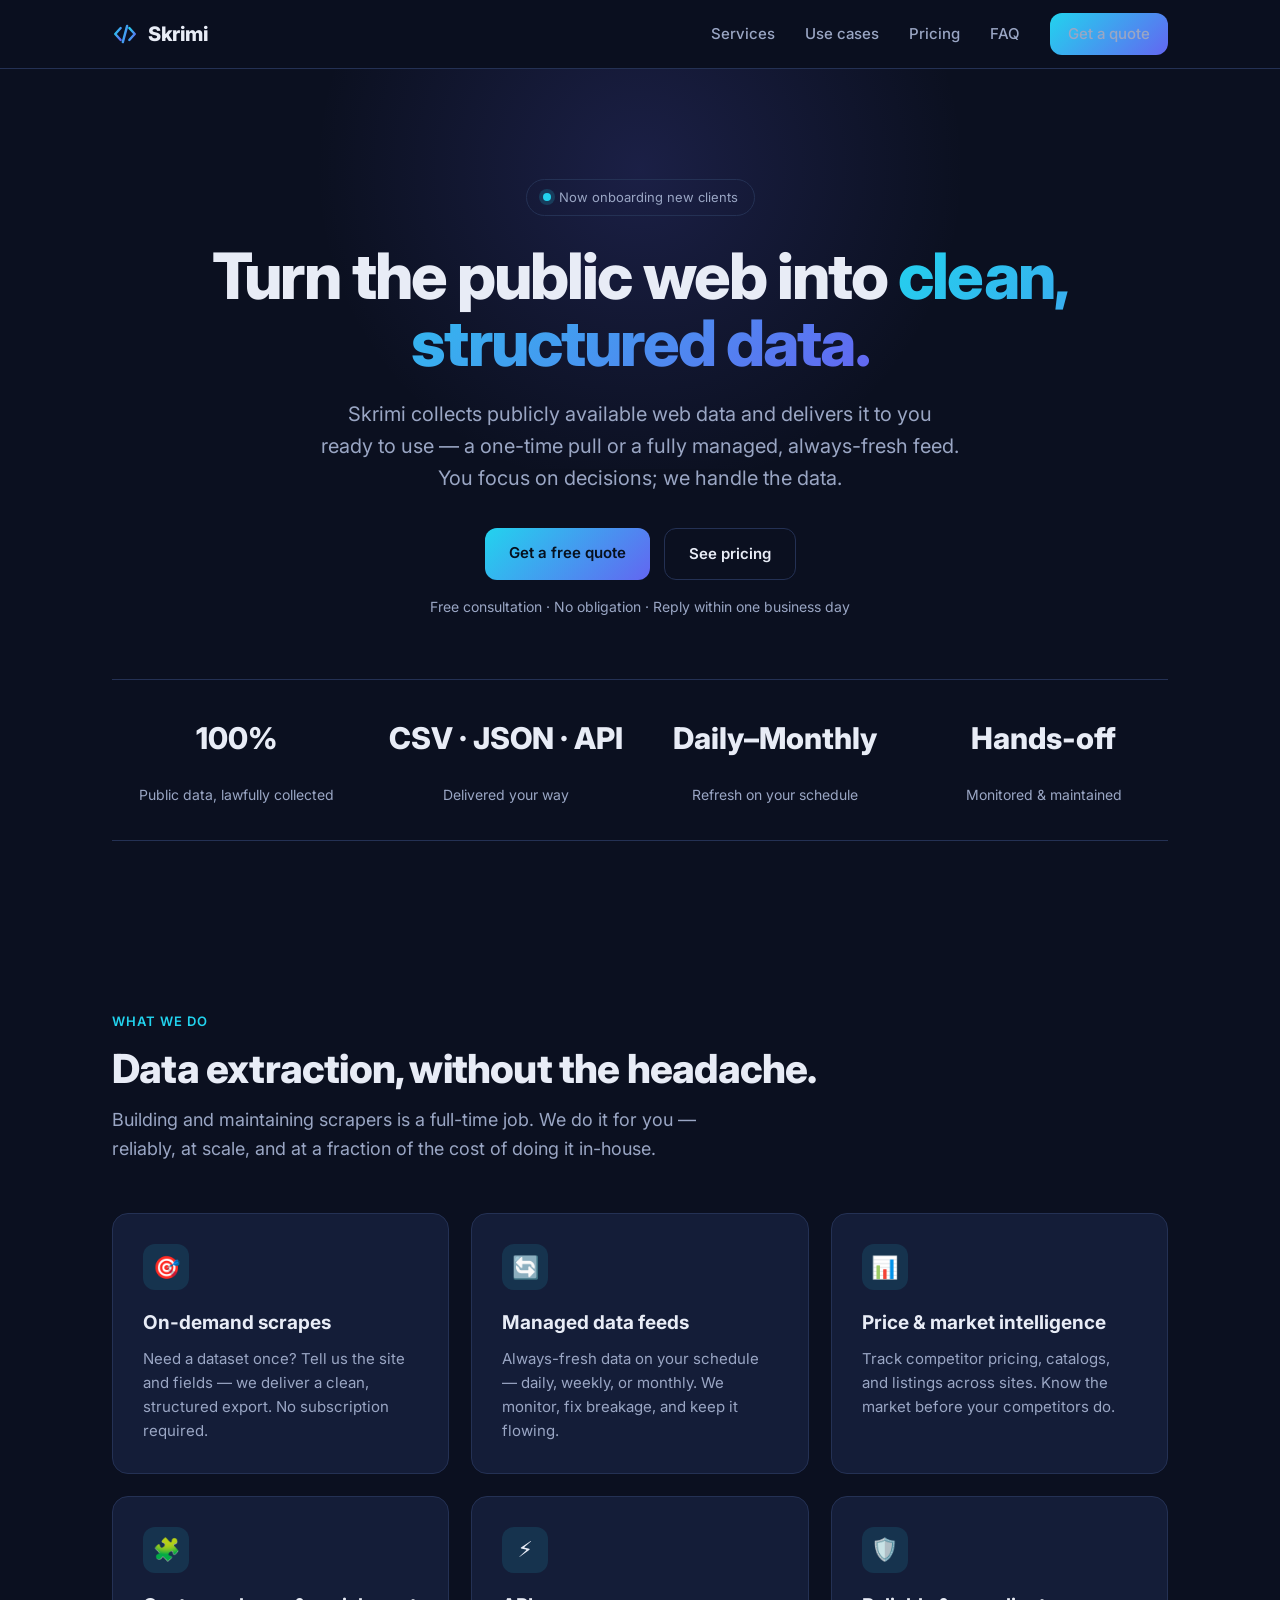
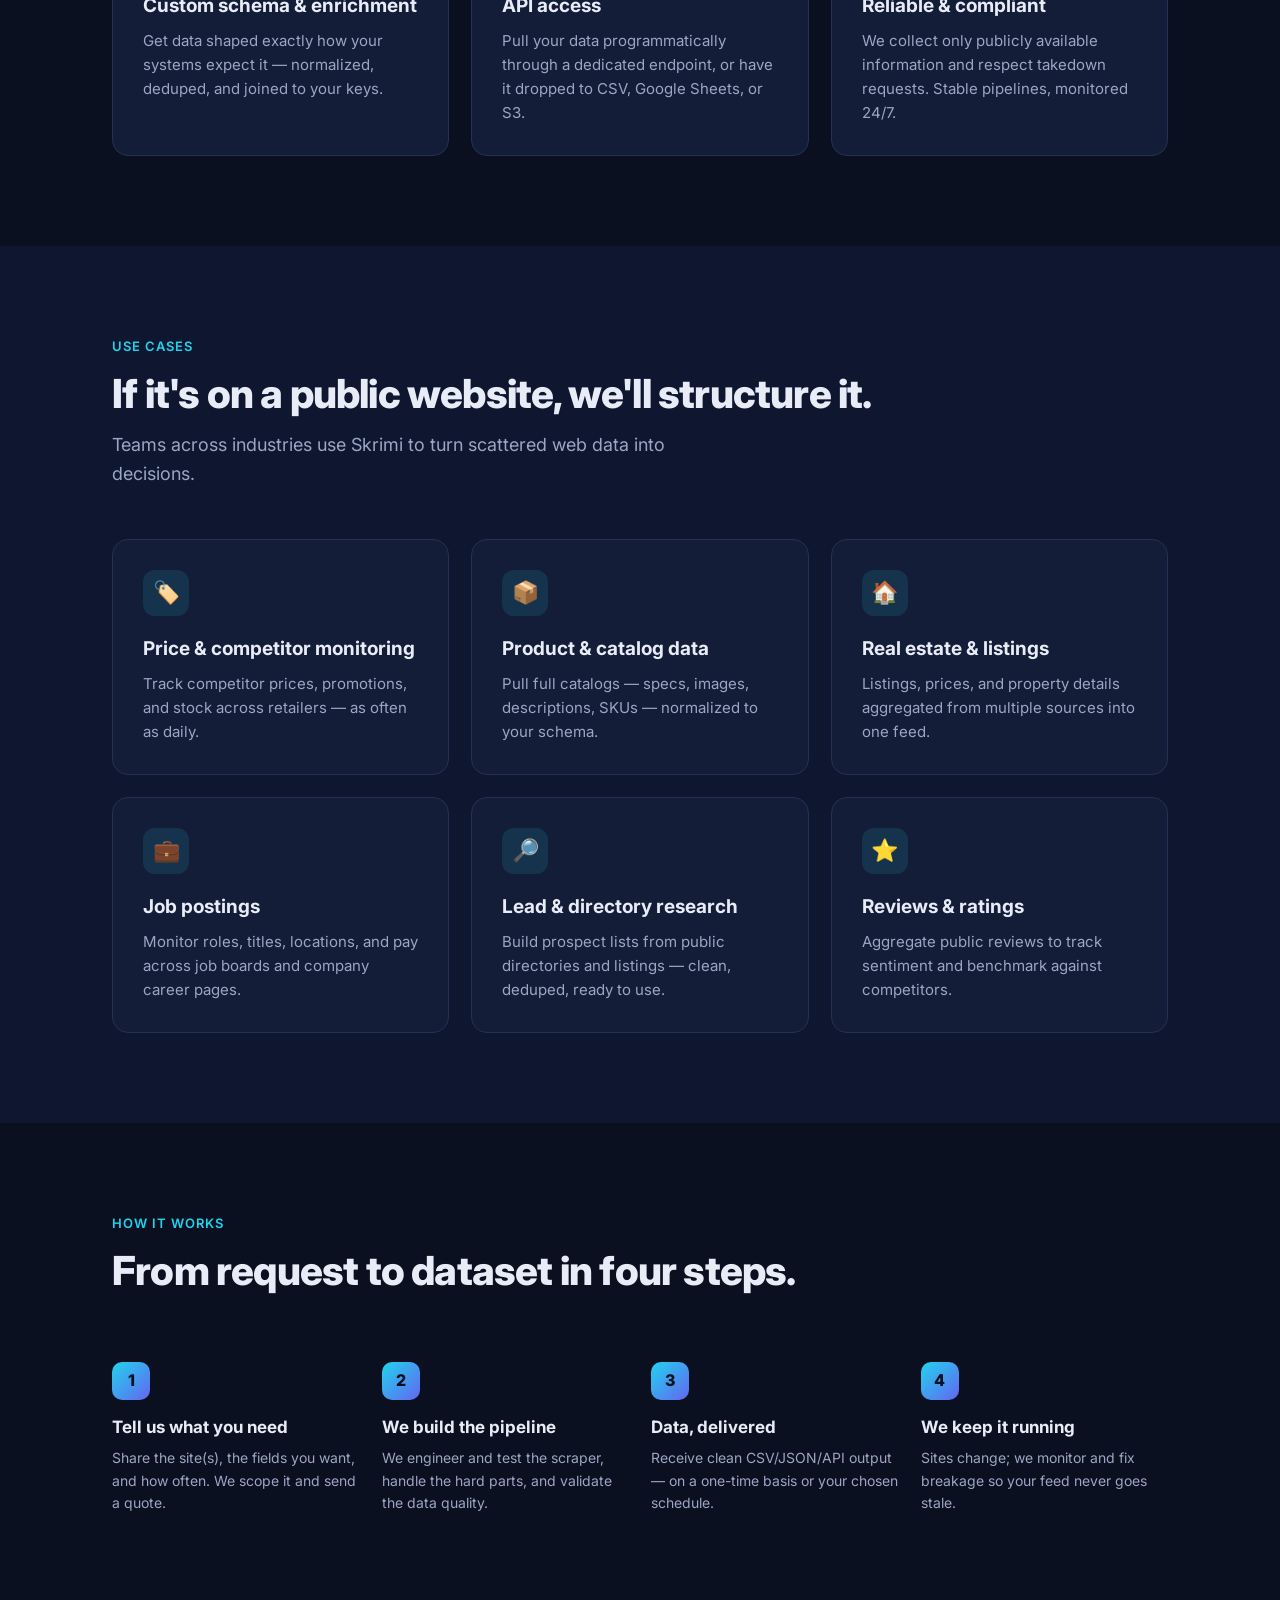
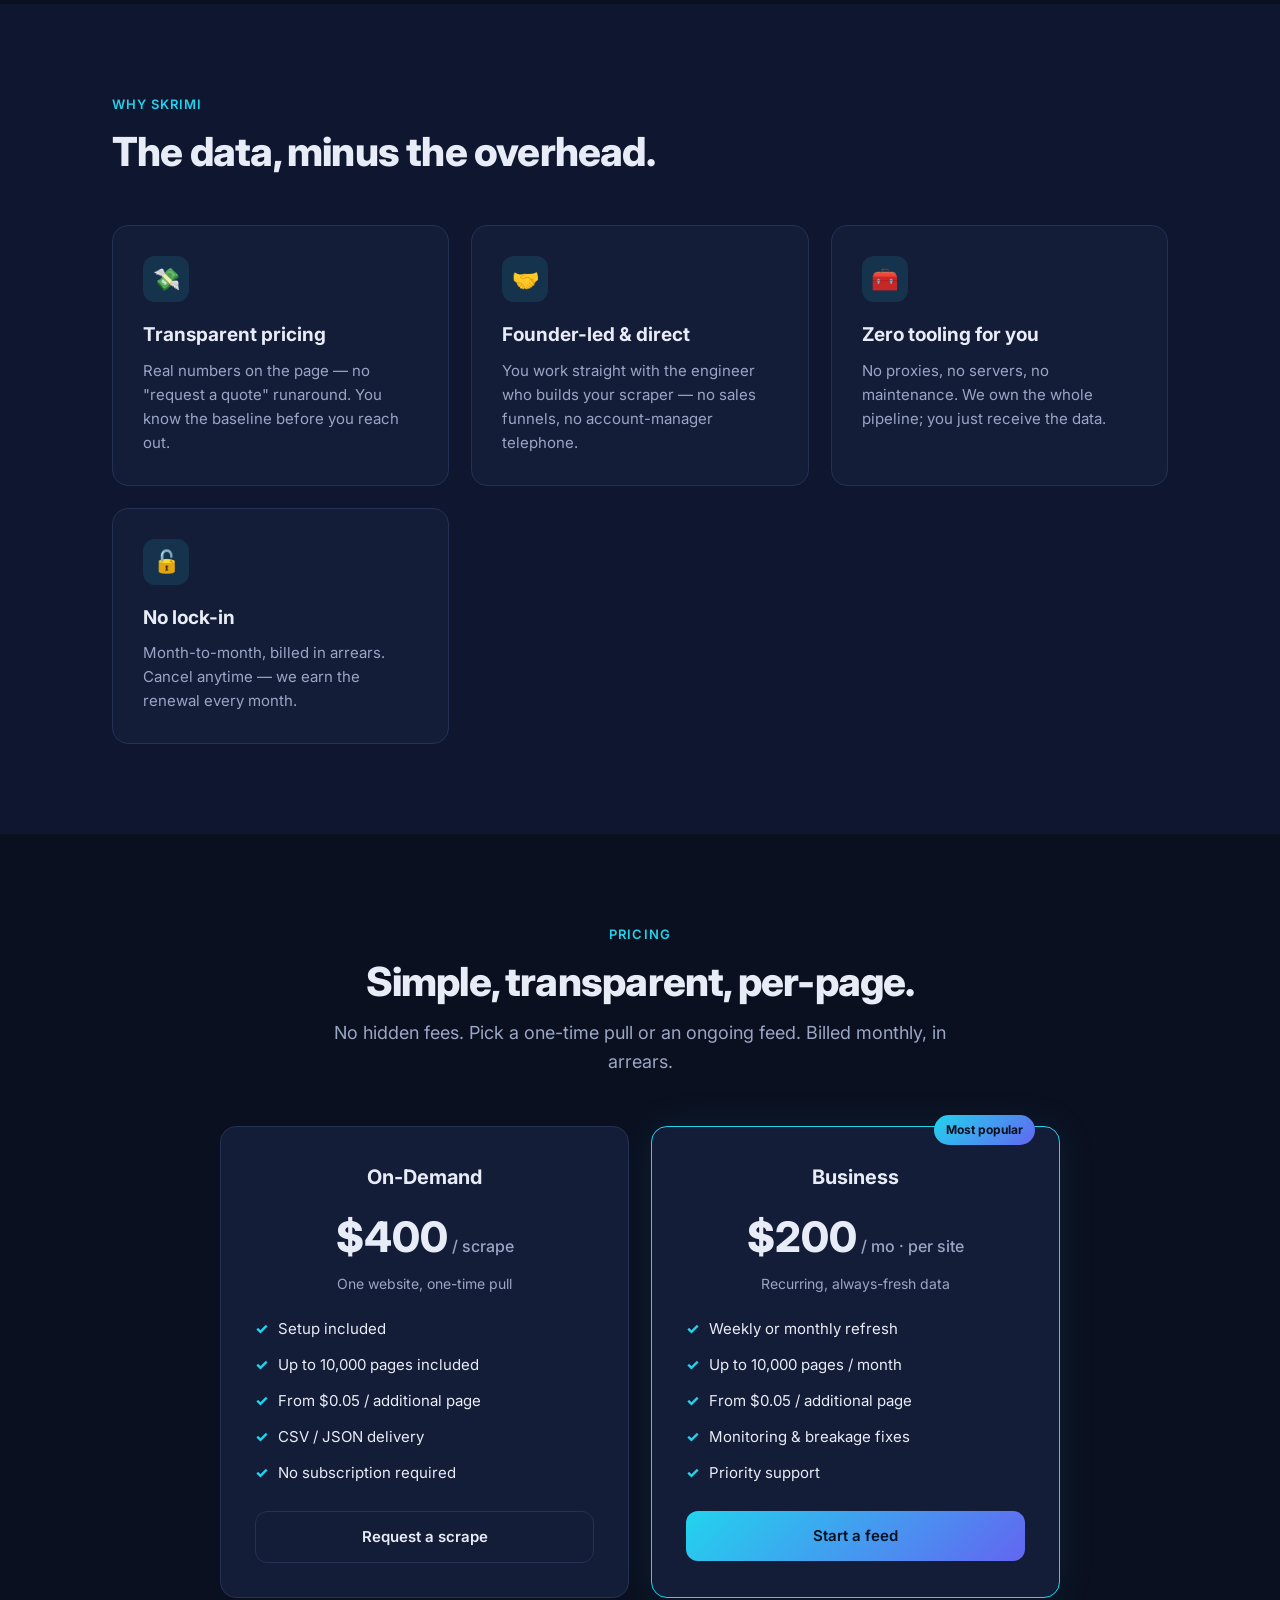
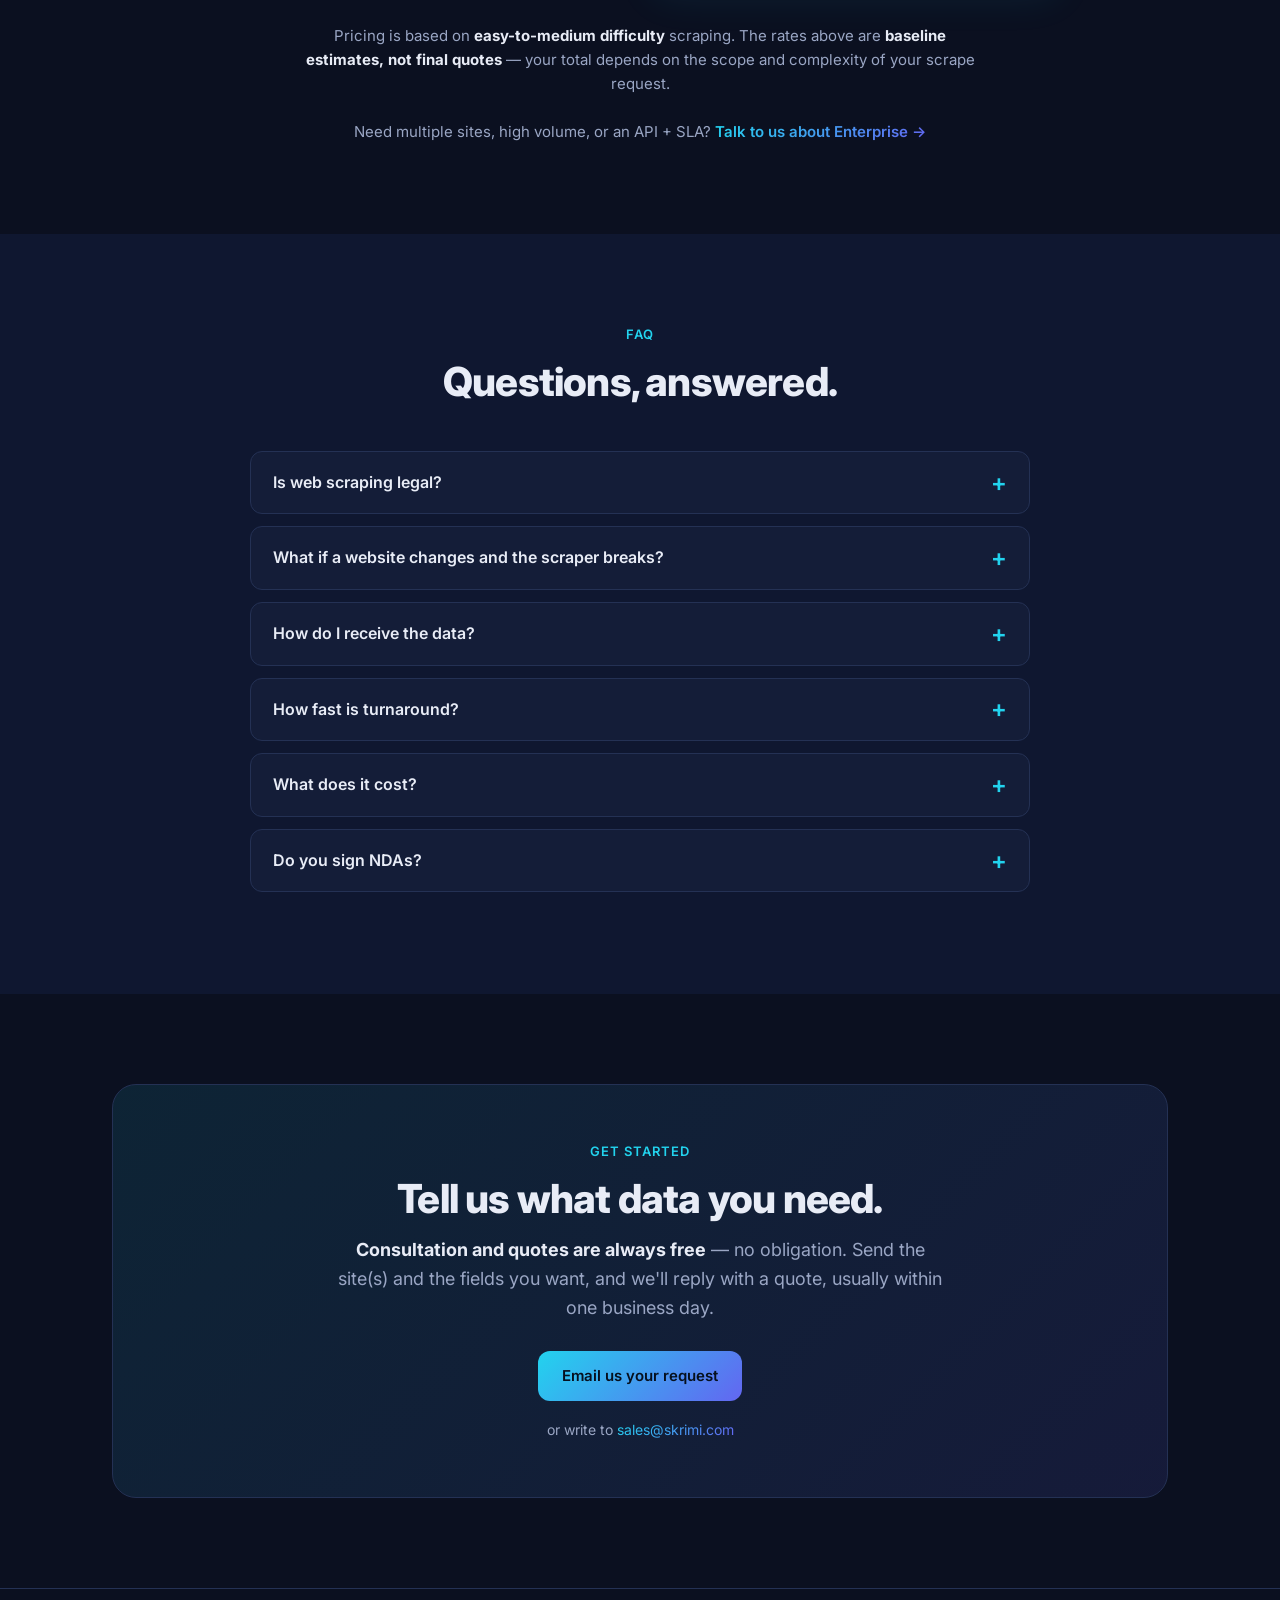
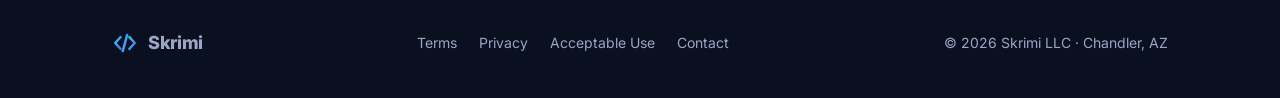
==== index.html @ 0b2355f5 "Skrimi website - initial launch" ====
<!DOCTYPE html>
<html lang="en">
<head>
<meta charset="UTF-8" />
<meta name="viewport" content="width=device-width, initial-scale=1.0" />
<title>Skrimi — Web Data, Delivered</title>
<link rel="icon" type="image/svg+xml" href="favicon.svg" />
<meta name="description" content="Skrimi turns the public web into clean, structured data — on-demand scrapes or fully managed data feeds. Reliable, affordable, ready when you are." />
<link rel="preconnect" href="https://fonts.googleapis.com" />
<link rel="preconnect" href="https://fonts.gstatic.com" crossorigin />
<link href="https://fonts.googleapis.com/css2?family=Inter:wght@400;500;600;700;800&display=swap" rel="stylesheet" />
<style>
  :root{
    --bg:#0b1020; --bg2:#0f1730; --card:#141d38; --line:#243154;
    --text:#e8ecf6; --muted:#9aa6c4; --accent:#22d3ee; --accent2:#6366f1;
    --radius:16px; --max:1100px;
  }
  *{box-sizing:border-box;margin:0;padding:0}
  html{scroll-behavior:smooth}
  body{font-family:'Inter',system-ui,sans-serif;background:var(--bg);color:var(--text);line-height:1.6;-webkit-font-smoothing:antialiased}
  a{color:inherit;text-decoration:none}
  .wrap{max-width:var(--max);margin:0 auto;padding:0 22px}
  .btn{display:inline-block;padding:13px 24px;border-radius:12px;font-weight:600;font-size:15px;transition:.2s;cursor:pointer;border:none}
  .btn-primary{background:linear-gradient(135deg,var(--accent),var(--accent2));color:#06101e}
  .btn-primary:hover{transform:translateY(-2px);box-shadow:0 10px 30px rgba(34,211,238,.25)}
  .btn-ghost{background:transparent;border:1px solid var(--line);color:var(--text)}
  .btn-ghost:hover{border-color:var(--accent);color:var(--accent)}
  .accent{background:linear-gradient(135deg,var(--accent),var(--accent2));-webkit-background-clip:text;background-clip:text;color:transparent}
  section{padding:90px 0}
  .eyebrow{color:var(--accent);font-weight:600;letter-spacing:.08em;text-transform:uppercase;font-size:13px;margin-bottom:14px}
  h2{font-size:clamp(28px,4vw,40px);font-weight:800;letter-spacing:-.02em;line-height:1.15}
  .sub{color:var(--muted);font-size:18px;max-width:620px;margin-top:14px}

  /* nav */
  header{position:sticky;top:0;z-index:50;background:rgba(11,16,32,.8);backdrop-filter:blur(12px);border-bottom:1px solid var(--line)}
  nav{display:flex;align-items:center;justify-content:space-between;height:68px}
  .logo{display:flex;align-items:center;gap:10px;font-weight:800;font-size:20px;letter-spacing:-.02em}
  .logo .dot{width:26px;height:26px}
  .nav-links{display:flex;gap:30px;align-items:center}
  .nav-links a{color:var(--muted);font-size:15px;font-weight:500}
  .nav-links a:hover{color:var(--text)}
  .menu-btn{display:none}

  /* hero */
  .hero{padding:110px 0 80px;text-align:center;position:relative;overflow:hidden}
  .hero::before{content:"";position:absolute;top:-200px;left:50%;transform:translateX(-50%);width:900px;height:600px;background:radial-gradient(circle,rgba(99,102,241,.18),transparent 60%);z-index:0}
  .hero .wrap{position:relative;z-index:1}
  .hero h1{font-size:clamp(38px,6vw,64px);font-weight:800;letter-spacing:-.03em;line-height:1.05}
  .hero p{color:var(--muted);font-size:20px;max-width:640px;margin:22px auto 0}
  .cta-row{display:flex;gap:14px;justify-content:center;margin-top:34px;flex-wrap:wrap}
  .pill{display:inline-flex;align-items:center;gap:8px;padding:7px 16px;border:1px solid var(--line);border-radius:999px;font-size:13px;color:var(--muted);margin-bottom:26px}
  .pill .ping{width:8px;height:8px;border-radius:50%;background:var(--accent);box-shadow:0 0 0 4px rgba(34,211,238,.18)}

  /* stat strip */
  .stats{display:grid;grid-template-columns:repeat(4,1fr);gap:20px;border-top:1px solid var(--line);border-bottom:1px solid var(--line);padding:34px 0;margin-top:60px}
  .stat h3{font-size:30px;font-weight:800}.stat p{color:var(--muted);font-size:14px}

  /* grid cards */
  .grid{display:grid;grid-template-columns:repeat(3,1fr);gap:22px;margin-top:50px}
  .card{background:var(--card);border:1px solid var(--line);border-radius:var(--radius);padding:30px;transition:.25s}
  .card:hover{border-color:var(--accent);transform:translateY(-4px)}
  .card .ic{width:46px;height:46px;border-radius:12px;background:rgba(34,211,238,.12);display:flex;align-items:center;justify-content:center;font-size:22px;margin-bottom:18px}
  .card h3{font-size:19px;font-weight:700;margin-bottom:8px}
  .card p{color:var(--muted);font-size:15px}

  /* steps */
  .steps{display:grid;grid-template-columns:repeat(4,1fr);gap:22px;margin-top:50px;counter-reset:s}
  .step{position:relative;padding-top:18px}
  .step::before{counter-increment:s;content:counter(s);display:flex;align-items:center;justify-content:center;width:38px;height:38px;border-radius:10px;background:linear-gradient(135deg,var(--accent),var(--accent2));color:#06101e;font-weight:800;margin-bottom:14px}
  .step h3{font-size:17px;font-weight:700;margin-bottom:6px}.step p{color:var(--muted);font-size:14px}

  /* pricing */
  .pricing{display:grid;grid-template-columns:repeat(2,1fr);gap:22px;margin-top:50px;max-width:840px;margin-left:auto;margin-right:auto}
  .price{background:var(--card);border:1px solid var(--line);border-radius:var(--radius);padding:34px;position:relative}
  .price.feature{border-color:var(--accent);box-shadow:0 0 40px rgba(34,211,238,.08)}
  .price .tag{position:absolute;top:-12px;right:24px;background:linear-gradient(135deg,var(--accent),var(--accent2));color:#06101e;font-size:12px;font-weight:700;padding:5px 12px;border-radius:999px}
  .price h3{font-size:20px;font-weight:700}
  .price .amt{font-size:42px;font-weight:800;margin:10px 0 2px}.price .amt span{font-size:16px;color:var(--muted);font-weight:500}
  .price .note{color:var(--muted);font-size:14px;margin-bottom:22px}
  .price ul{list-style:none;display:flex;flex-direction:column;gap:12px;margin-bottom:26px}
  .price li{display:flex;gap:10px;font-size:15px;color:var(--text)}
  .price li::before{content:"✓";color:var(--accent);font-weight:800}
  .price .btn{width:100%;text-align:center}
  .ent{text-align:center;color:var(--muted);margin-top:24px;font-size:15px}

  /* cta band */
  .band{background:linear-gradient(135deg,rgba(34,211,238,.1),rgba(99,102,241,.12));border:1px solid var(--line);border-radius:24px;padding:56px;text-align:center}

  footer{border-top:1px solid var(--line);padding:40px 0;color:var(--muted);font-size:14px}
  .foot{display:flex;justify-content:space-between;align-items:center;flex-wrap:wrap;gap:16px}
  .foot a{color:var(--muted)}.foot a:hover{color:var(--text)}

  /* faq */
  .faqwrap{max-width:780px;margin:46px auto 0}
  details.faq{background:var(--card);border:1px solid var(--line);border-radius:12px;padding:0 22px;margin-bottom:12px}
  details.faq summary{cursor:pointer;padding:18px 0;font-weight:600;font-size:16px;list-style:none;display:flex;justify-content:space-between;align-items:center;gap:16px}
  details.faq summary::-webkit-details-marker{display:none}
  details.faq summary::after{content:"+";color:var(--accent);font-size:24px;line-height:1}
  details.faq[open] summary::after{content:"\2212"}
  details.faq p{color:var(--muted);font-size:15px;padding:0 0 20px}

  @media(max-width:860px){
    .nav-links{display:none}
    .grid,.steps,.pricing,.stats{grid-template-columns:1fr 1fr}
    section{padding:64px 0}
  }
  @media(max-width:560px){
    .grid,.steps,.pricing,.stats{grid-template-columns:1fr}
    .hero{padding:70px 0 50px}
  }
</style>
</head>
<body>

<svg width="0" height="0" style="position:absolute" aria-hidden="true"><defs><linearGradient id="skg" x1="0" y1="0" x2="1" y2="1"><stop offset="0" stop-color="#22d3ee"/><stop offset="1" stop-color="#6366f1"/></linearGradient></defs></svg>

<header>
  <div class="wrap">
    <nav>
      <div class="logo"><svg class="dot" viewBox="0 0 48 48" aria-hidden="true"><g fill="none" stroke="url(#skg)" stroke-width="4.5" stroke-linecap="round" stroke-linejoin="round"><path d="M16 13 L6 24 L16 35"/><path d="M32 13 L42 24 L32 35"/><path d="M28 9 L20 39"/></g></svg>Skrimi</div>
      <div class="nav-links">
        <a href="#services">Services</a>
        <a href="#usecases">Use cases</a>
        <a href="#pricing">Pricing</a>
        <a href="#faq">FAQ</a>
        <a href="#contact" class="btn btn-primary" style="padding:9px 18px">Get a quote</a>
      </div>
    </nav>
  </div>
</header>

<!-- HERO -->
<section class="hero">
  <div class="wrap">
    <span class="pill"><span class="ping"></span> Now onboarding new clients</span>
    <h1>Turn the public web into <span class="accent">clean, structured data.</span></h1>
    <p>Skrimi collects publicly available web data and delivers it to you ready to use — a one-time pull or a fully managed, always-fresh feed. You focus on decisions; we handle the data.</p>
    <div class="cta-row">
      <a href="#contact" class="btn btn-primary">Get a free quote</a>
      <a href="#pricing" class="btn btn-ghost">See pricing</a>
    </div>
    <p style="color:var(--muted);font-size:14px;margin-top:16px">Free consultation · No obligation · Reply within one business day</p>

    <div class="stats">
      <div class="stat"><h3>100%</h3><p>Public data, lawfully collected</p></div>
      <div class="stat"><h3>CSV · JSON · API</h3><p>Delivered your way</p></div>
      <div class="stat"><h3>Daily–Monthly</h3><p>Refresh on your schedule</p></div>
      <div class="stat"><h3>Hands-off</h3><p>Monitored & maintained</p></div>
    </div>
  </div>
</section>

<!-- SERVICES -->
<section id="services">
  <div class="wrap">
    <div class="eyebrow">What we do</div>
    <h2>Data extraction, without the headache.</h2>
    <p class="sub">Building and maintaining scrapers is a full-time job. We do it for you — reliably, at scale, and at a fraction of the cost of doing it in-house.</p>
    <div class="grid">
      <div class="card"><div class="ic">🎯</div><h3>On-demand scrapes</h3><p>Need a dataset once? Tell us the site and fields — we deliver a clean, structured export. No subscription required.</p></div>
      <div class="card"><div class="ic">🔄</div><h3>Managed data feeds</h3><p>Always-fresh data on your schedule — daily, weekly, or monthly. We monitor, fix breakage, and keep it flowing.</p></div>
      <div class="card"><div class="ic">📊</div><h3>Price &amp; market intelligence</h3><p>Track competitor pricing, catalogs, and listings across sites. Know the market before your competitors do.</p></div>
      <div class="card"><div class="ic">🧩</div><h3>Custom schema &amp; enrichment</h3><p>Get data shaped exactly how your systems expect it — normalized, deduped, and joined to your keys.</p></div>
      <div class="card"><div class="ic">⚡</div><h3>API access</h3><p>Pull your data programmatically through a dedicated endpoint, or have it dropped to CSV, Google Sheets, or S3.</p></div>
      <div class="card"><div class="ic">🛡️</div><h3>Reliable &amp; compliant</h3><p>We collect only publicly available information and respect takedown requests. Stable pipelines, monitored 24/7.</p></div>
    </div>
  </div>
</section>

<!-- USE CASES -->
<section id="usecases" style="background:var(--bg2)">
  <div class="wrap">
    <div class="eyebrow">Use cases</div>
    <h2>If it's on a public website, we'll structure it.</h2>
    <p class="sub">Teams across industries use Skrimi to turn scattered web data into decisions.</p>
    <div class="grid">
      <div class="card"><div class="ic">🏷️</div><h3>Price &amp; competitor monitoring</h3><p>Track competitor prices, promotions, and stock across retailers — as often as daily.</p></div>
      <div class="card"><div class="ic">📦</div><h3>Product &amp; catalog data</h3><p>Pull full catalogs — specs, images, descriptions, SKUs — normalized to your schema.</p></div>
      <div class="card"><div class="ic">🏠</div><h3>Real estate &amp; listings</h3><p>Listings, prices, and property details aggregated from multiple sources into one feed.</p></div>
      <div class="card"><div class="ic">💼</div><h3>Job postings</h3><p>Monitor roles, titles, locations, and pay across job boards and company career pages.</p></div>
      <div class="card"><div class="ic">🔎</div><h3>Lead &amp; directory research</h3><p>Build prospect lists from public directories and listings — clean, deduped, ready to use.</p></div>
      <div class="card"><div class="ic">⭐</div><h3>Reviews &amp; ratings</h3><p>Aggregate public reviews to track sentiment and benchmark against competitors.</p></div>
    </div>
  </div>
</section>

<!-- HOW IT WORKS -->
<section id="how">
  <div class="wrap">
    <div class="eyebrow">How it works</div>
    <h2>From request to dataset in four steps.</h2>
    <div class="steps">
      <div class="step"><h3>Tell us what you need</h3><p>Share the site(s), the fields you want, and how often. We scope it and send a quote.</p></div>
      <div class="step"><h3>We build the pipeline</h3><p>We engineer and test the scraper, handle the hard parts, and validate the data quality.</p></div>
      <div class="step"><h3>Data, delivered</h3><p>Receive clean CSV/JSON/API output — on a one-time basis or your chosen schedule.</p></div>
      <div class="step"><h3>We keep it running</h3><p>Sites change; we monitor and fix breakage so your feed never goes stale.</p></div>
    </div>
  </div>
</section>

<!-- WHY SKRIMI -->
<section id="why" style="background:var(--bg2)">
  <div class="wrap">
    <div class="eyebrow">Why Skrimi</div>
    <h2>The data, minus the overhead.</h2>
    <div class="grid">
      <div class="card"><div class="ic">💸</div><h3>Transparent pricing</h3><p>Real numbers on the page — no "request a quote" runaround. You know the baseline before you reach out.</p></div>
      <div class="card"><div class="ic">🤝</div><h3>Founder-led &amp; direct</h3><p>You work straight with the engineer who builds your scraper — no sales funnels, no account-manager telephone.</p></div>
      <div class="card"><div class="ic">🧰</div><h3>Zero tooling for you</h3><p>No proxies, no servers, no maintenance. We own the whole pipeline; you just receive the data.</p></div>
      <div class="card"><div class="ic">🔓</div><h3>No lock-in</h3><p>Month-to-month, billed in arrears. Cancel anytime — we earn the renewal every month.</p></div>
    </div>
  </div>
</section>

<!-- PRICING -->
<section id="pricing">
  <div class="wrap" style="text-align:center">
    <div class="eyebrow">Pricing</div>
    <h2>Simple, transparent, per-page.</h2>
    <p class="sub" style="margin-left:auto;margin-right:auto">No hidden fees. Pick a one-time pull or an ongoing feed. Billed monthly, in arrears.</p>
    <div class="pricing">
      <div class="price">
        <h3>On-Demand</h3>
        <div class="amt">$400<span> / scrape</span></div>
        <div class="note">One website, one-time pull</div>
        <ul>
          <li>Setup included</li>
          <li>Up to 10,000 pages included</li>
          <li>From $0.05 / additional page</li>
          <li>CSV / JSON delivery</li>
          <li>No subscription required</li>
        </ul>
        <a href="#contact" class="btn btn-ghost">Request a scrape</a>
      </div>
      <div class="price feature">
        <span class="tag">Most popular</span>
        <h3>Business</h3>
        <div class="amt">$200<span> / mo · per site</span></div>
        <div class="note">Recurring, always-fresh data</div>
        <ul>
          <li>Weekly or monthly refresh</li>
          <li>Up to 10,000 pages / month</li>
          <li>From $0.05 / additional page</li>
          <li>Monitoring &amp; breakage fixes</li>
          <li>Priority support</li>
        </ul>
        <a href="#contact" class="btn btn-primary">Start a feed</a>
      </div>
    </div>
    <p class="sub" style="margin:26px auto 0;max-width:680px;font-size:15px">Pricing is based on <strong style="color:var(--text)">easy-to-medium difficulty</strong> scraping. The rates above are <strong style="color:var(--text)">baseline estimates, not final quotes</strong> — your total depends on the scope and complexity of your scrape request.</p>
    <p class="ent">Need multiple sites, high volume, or an API + SLA? <a href="#contact" class="accent" style="font-weight:600">Talk to us about Enterprise →</a></p>
  </div>
</section>

<!-- FAQ -->
<section id="faq" style="background:var(--bg2)">
  <div class="wrap" style="text-align:center">
    <div class="eyebrow">FAQ</div>
    <h2>Questions, answered.</h2>
    <div class="faqwrap" style="text-align:left">
      <details class="faq"><summary>Is web scraping legal?</summary><p>We collect only publicly available information — data anyone can view without logging in — and we respect takedown requests. We don't access password-protected areas or harvest personal data. You're responsible for ensuring your use of the delivered data complies with applicable laws and the source's terms.</p></details>
      <details class="faq"><summary>What if a website changes and the scraper breaks?</summary><p>On Business (recurring) plans we monitor your feeds and fix breakage as part of the subscription — your data keeps flowing. For one-time scrapes, we deliver a validated dataset at the time of the pull.</p></details>
      <details class="faq"><summary>How do I receive the data?</summary><p>However works for you — CSV, JSON, a Google Sheet, an S3 drop, or a dedicated API endpoint.</p></details>
      <details class="faq"><summary>How fast is turnaround?</summary><p>Most one-time scrapes are delivered within a few business days, depending on complexity. We'll give you a timeline with your free quote.</p></details>
      <details class="faq"><summary>What does it cost?</summary><p>On-Demand starts at $400 per site; Business plans start at $200/mo per site — both include up to 10,000 pages. Listed rates are baseline estimates for easy-to-medium sites; final pricing depends on scope and complexity.</p></details>
      <details class="faq"><summary>Do you sign NDAs?</summary><p>Yes — we're happy to sign a mutual NDA before discussing sensitive projects.</p></details>
    </div>
  </div>
</section>

<!-- CONTACT -->
<section id="contact">
  <div class="wrap">
    <div class="band">
      <div class="eyebrow" style="justify-content:center">Get started</div>
      <h2>Tell us what data you need.</h2>
      <p class="sub" style="margin:14px auto 28px"><strong style="color:var(--text)">Consultation and quotes are always free</strong> — no obligation. Send the site(s) and the fields you want, and we'll reply with a quote, usually within one business day.</p>
      <a href="mailto:sales@skrimi.com?subject=Data%20request%20—%20Skrimi&body=Hi%20Skrimi,%0D%0A%0D%0AWebsite(s):%20%0D%0AFields%20I%20need:%20%0D%0AHow%20often:%20one-time%20/%20weekly%20/%20monthly%0D%0AEstimated%20pages:%20%0D%0A%0D%0AThanks!" class="btn btn-primary">Email us your request</a>
      <p style="color:var(--muted);margin-top:18px;font-size:14px">or write to <a href="mailto:sales@skrimi.com" class="accent">sales@skrimi.com</a></p>
    </div>
  </div>
</section>

<footer>
  <div class="wrap foot">
    <div class="logo" style="font-size:18px"><svg class="dot" viewBox="0 0 48 48" aria-hidden="true"><g fill="none" stroke="url(#skg)" stroke-width="4.5" stroke-linecap="round" stroke-linejoin="round"><path d="M16 13 L6 24 L16 35"/><path d="M32 13 L42 24 L32 35"/><path d="M28 9 L20 39"/></g></svg>Skrimi</div>
    <div style="display:flex;gap:22px;flex-wrap:wrap">
      <a href="terms.html">Terms</a>
      <a href="privacy.html">Privacy</a>
      <a href="acceptable-use.html">Acceptable Use</a>
      <a href="mailto:sales@skrimi.com">Contact</a>
    </div>
    <div>© 2026 Skrimi LLC · Chandler, AZ</div>
  </div>
</footer>

</body>
</html>
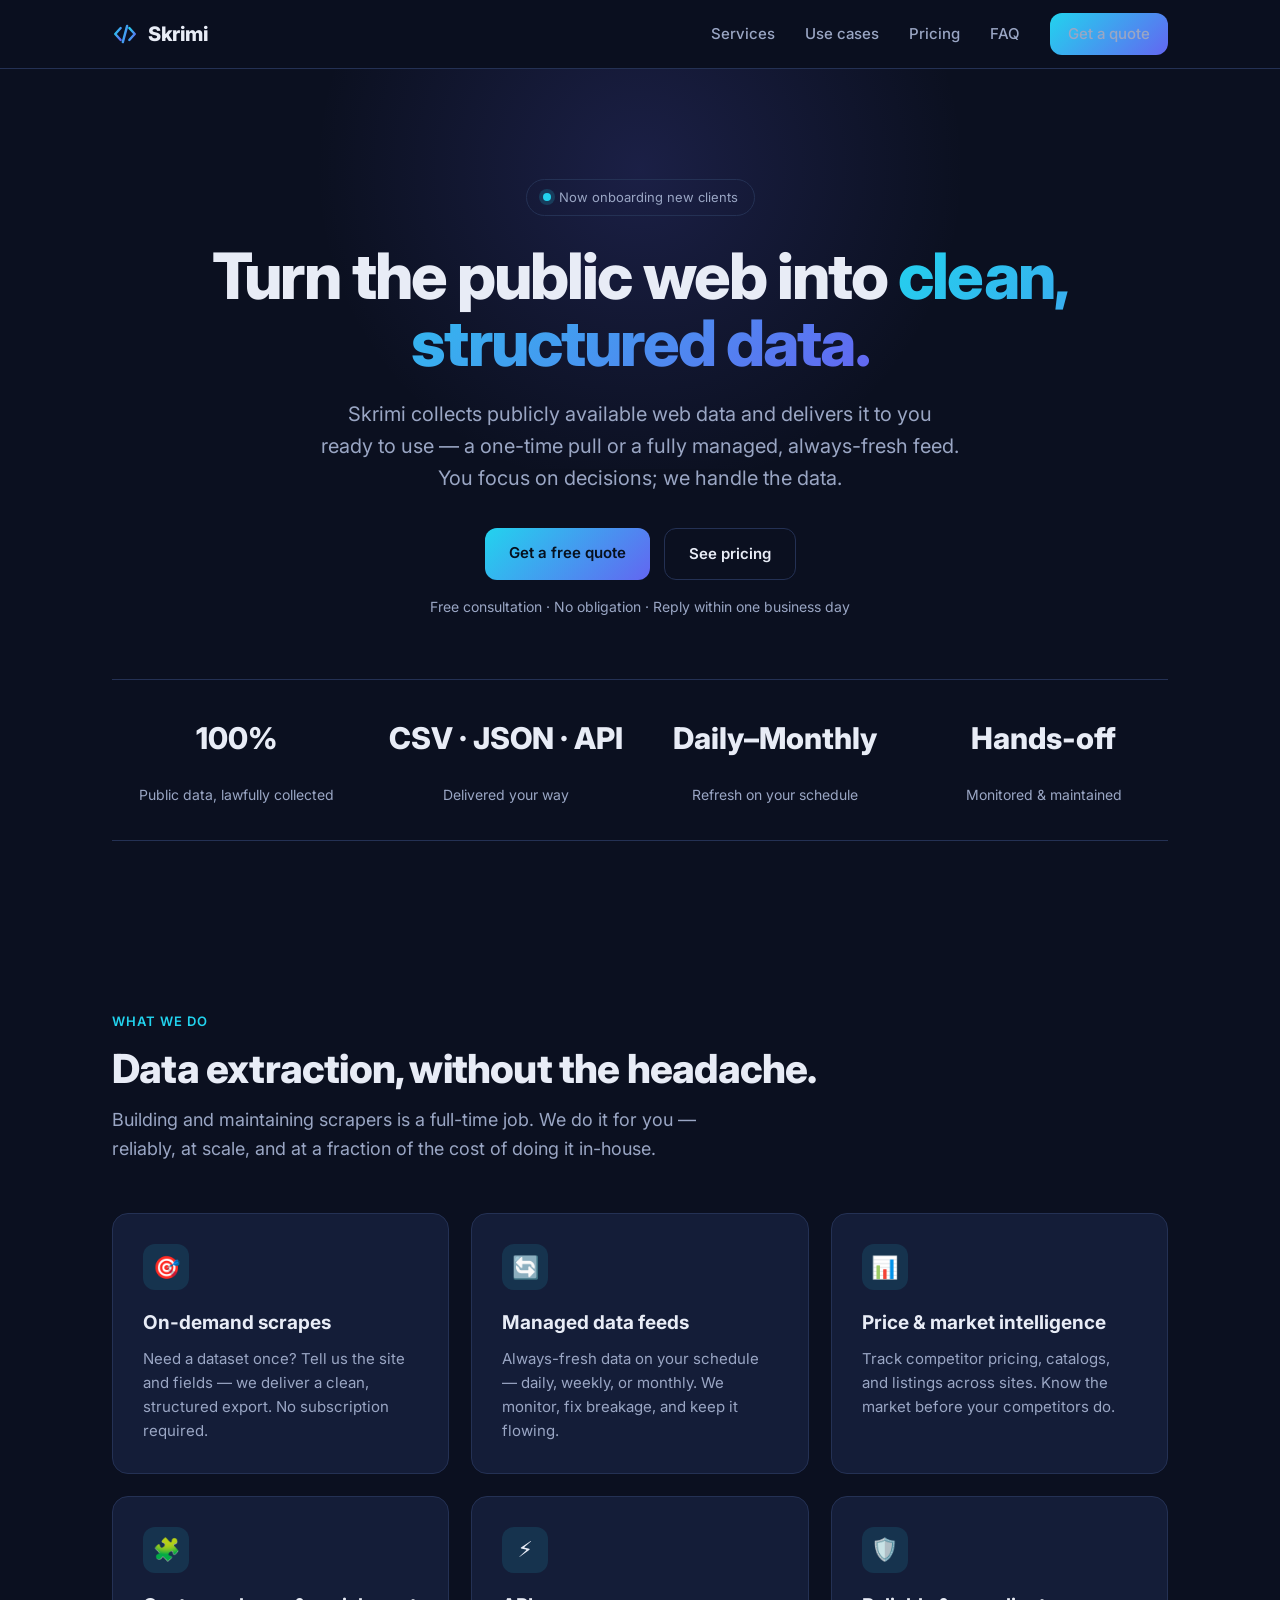
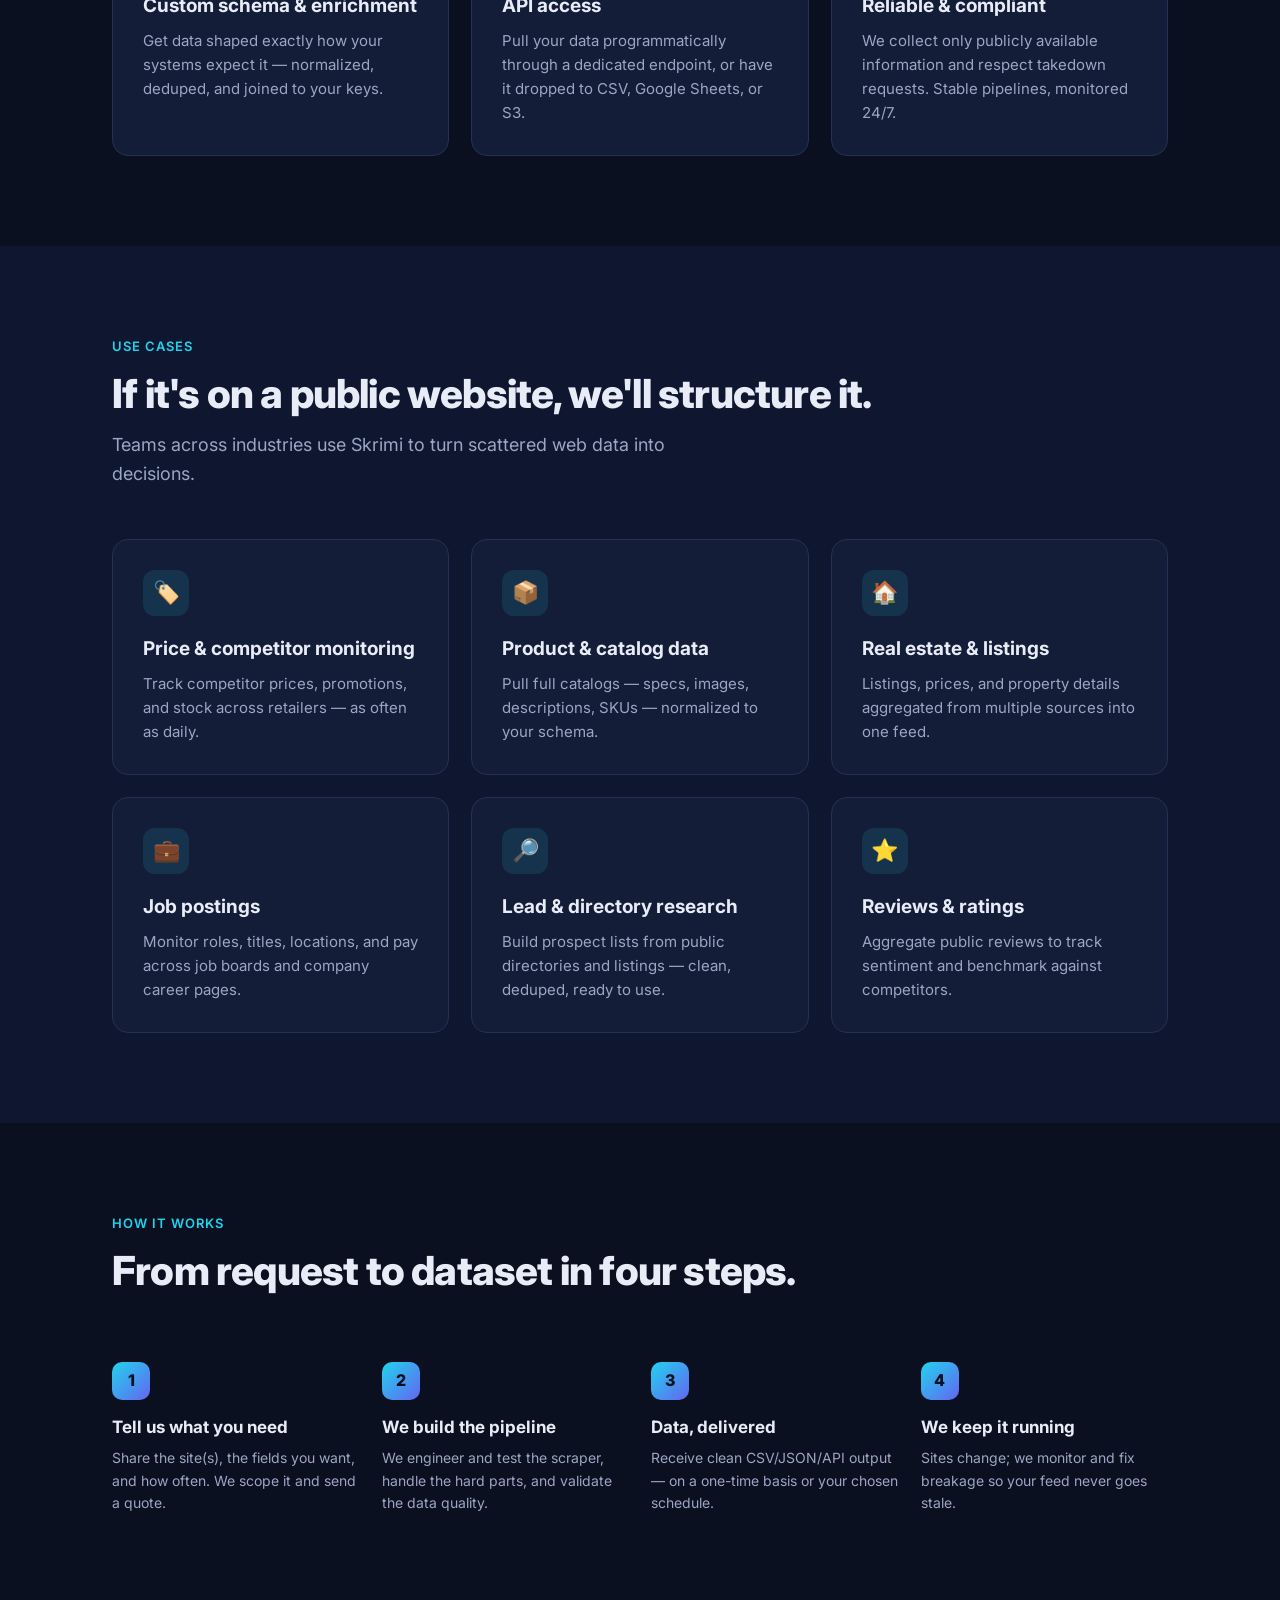
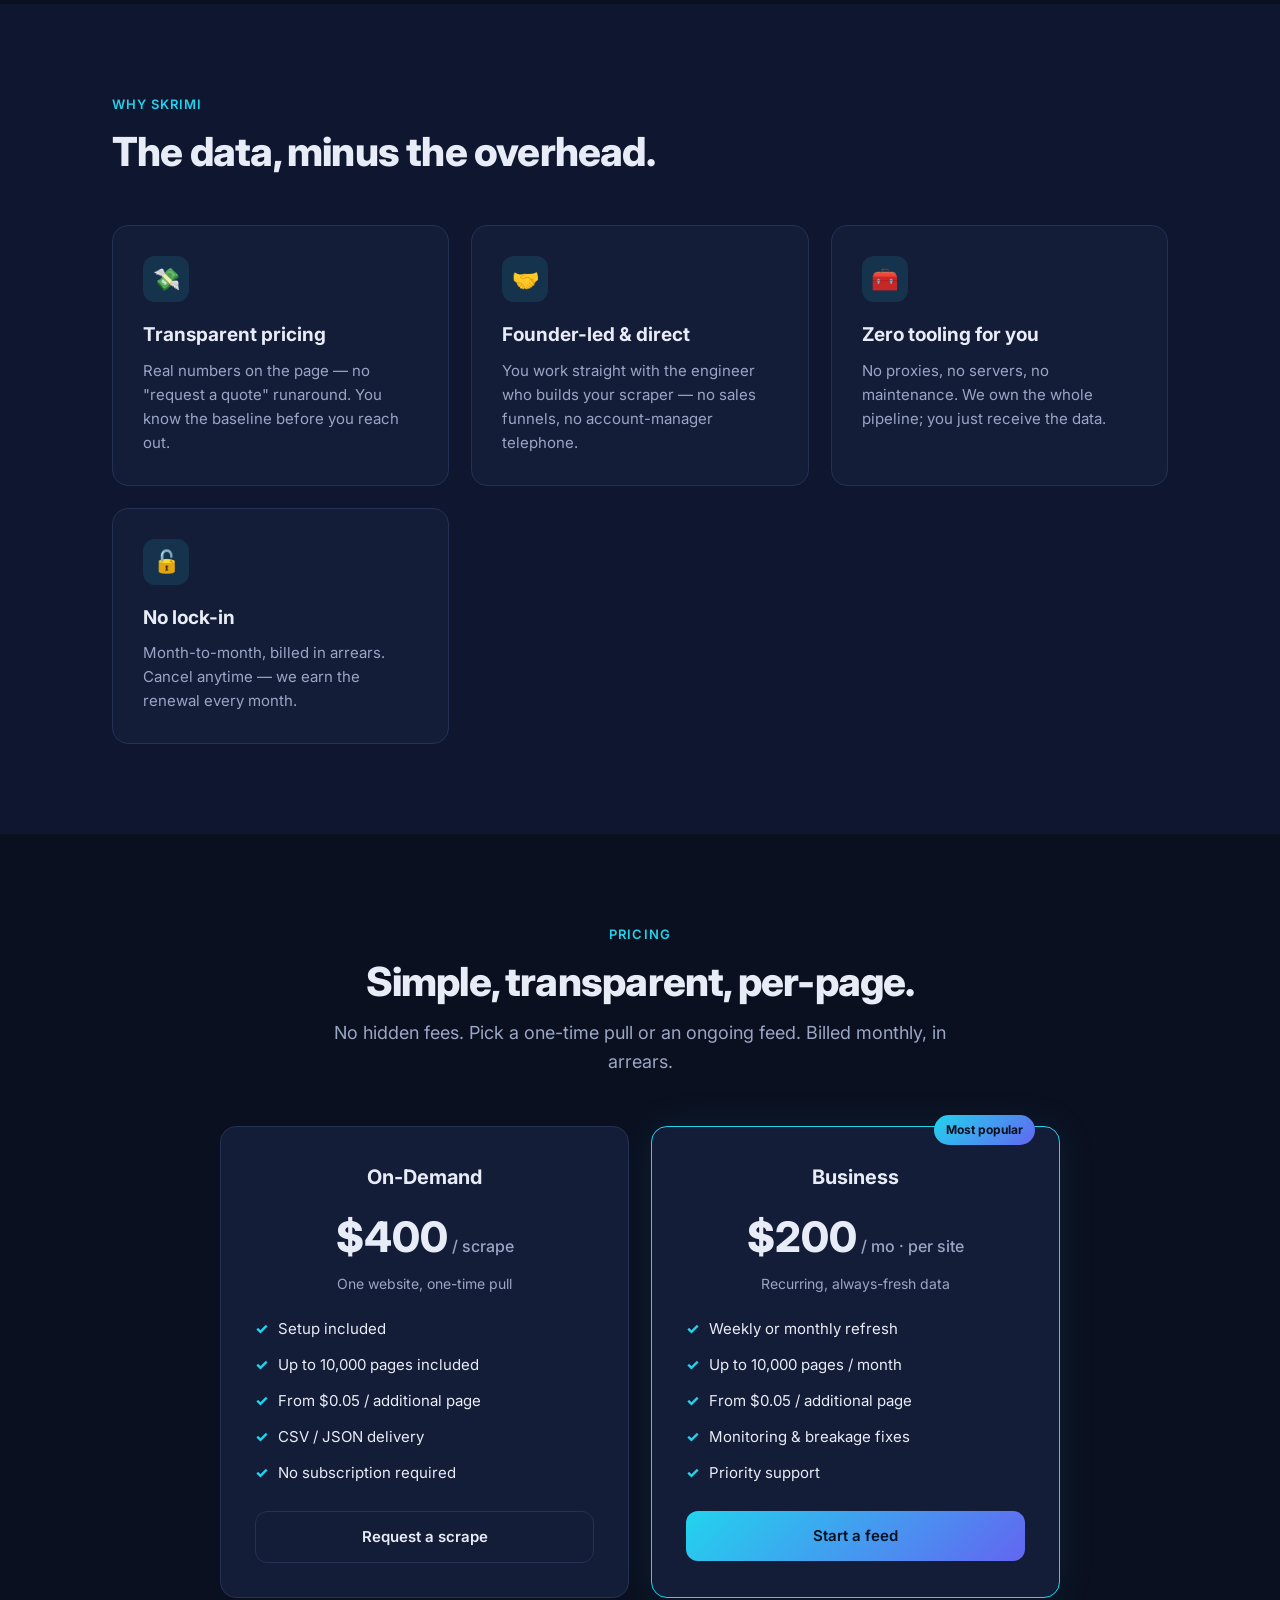
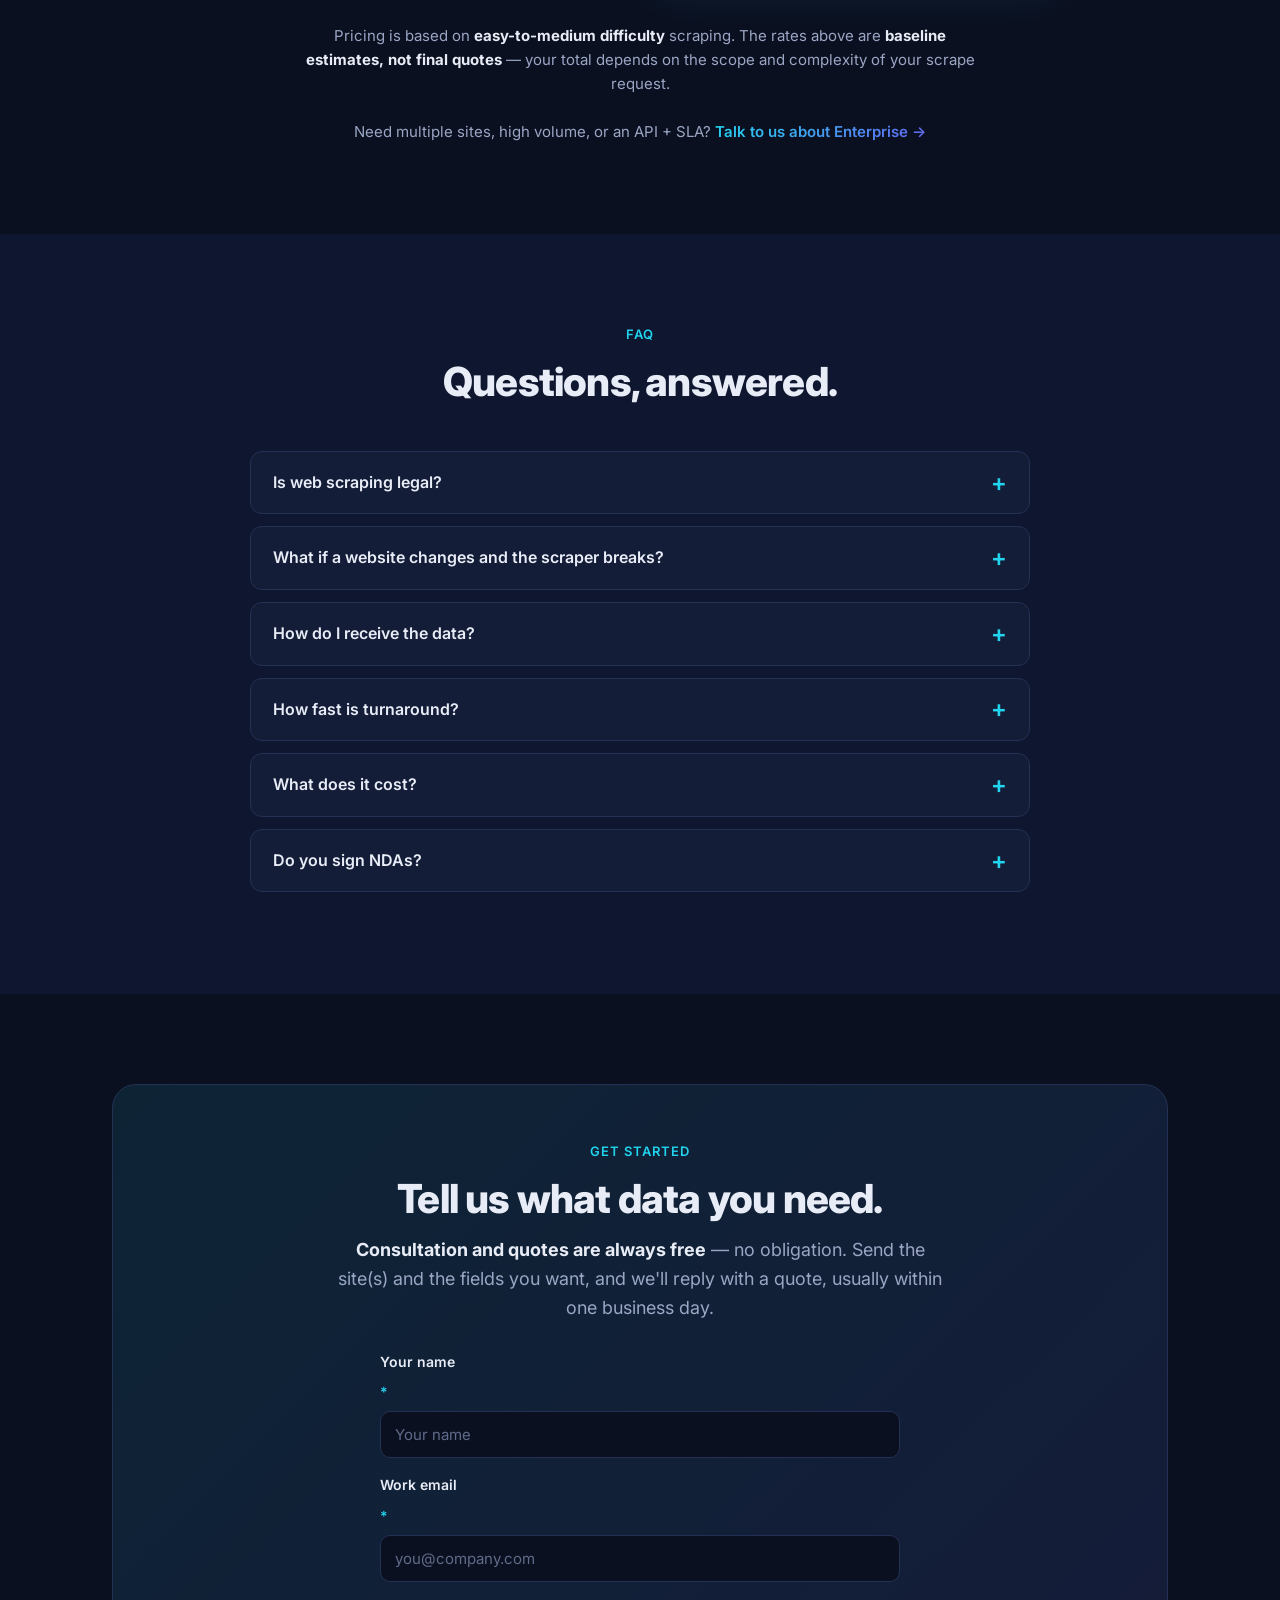
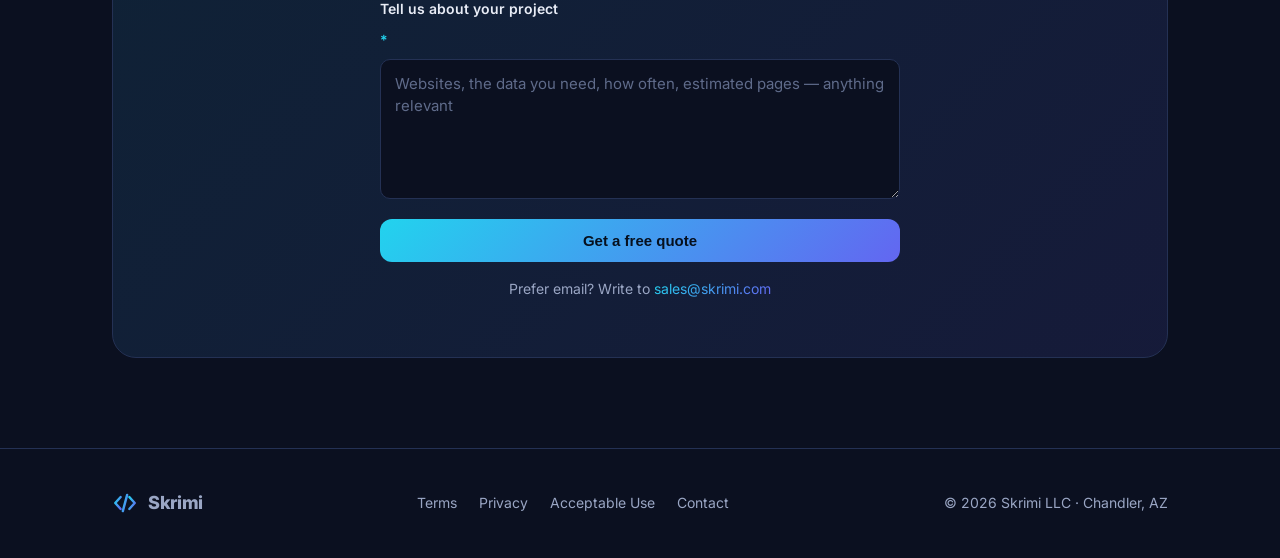
==== commit 8ea7e8e3: "Add Web3Forms contact form" ====
--- a/index.html
+++ b/index.html
@@ -85,6 +85,14 @@
 
   /* cta band */
   .band{background:linear-gradient(135deg,rgba(34,211,238,.1),rgba(99,102,241,.12));border:1px solid var(--line);border-radius:24px;padding:56px;text-align:center}
+  .qform{max-width:520px;margin:28px auto 0;text-align:left;display:flex;flex-direction:column;gap:16px}
+  .qform label{font-size:14px;font-weight:600;color:var(--text);display:flex;flex-direction:column;gap:8px}
+  .qform label span{color:var(--accent)}
+  .qform input,.qform textarea{background:var(--bg);border:1px solid var(--line);border-radius:10px;padding:13px 14px;color:var(--text);font-family:inherit;font-size:15px;font-weight:400;width:100%}
+  .qform input::placeholder,.qform textarea::placeholder{color:#5f6b8a}
+  .qform input:focus,.qform textarea:focus{outline:none;border-color:var(--accent)}
+  .qform textarea{resize:vertical;line-height:1.5}
+  .qform button{margin-top:4px;cursor:pointer}
 
   footer{border-top:1px solid var(--line);padding:40px 0;color:var(--muted);font-size:14px}
   .foot{display:flex;justify-content:space-between;align-items:center;flex-wrap:wrap;gap:16px}
@@ -275,8 +283,17 @@
       <div class="eyebrow" style="justify-content:center">Get started</div>
       <h2>Tell us what data you need.</h2>
       <p class="sub" style="margin:14px auto 28px"><strong style="color:var(--text)">Consultation and quotes are always free</strong> — no obligation. Send the site(s) and the fields you want, and we'll reply with a quote, usually within one business day.</p>
-      <a href="mailto:sales@skrimi.com?subject=Data%20request%20—%20Skrimi&body=Hi%20Skrimi,%0D%0A%0D%0AWebsite(s):%20%0D%0AFields%20I%20need:%20%0D%0AHow%20often:%20one-time%20/%20weekly%20/%20monthly%0D%0AEstimated%20pages:%20%0D%0A%0D%0AThanks!" class="btn btn-primary">Email us your request</a>
-      <p style="color:var(--muted);margin-top:18px;font-size:14px">or write to <a href="mailto:sales@skrimi.com" class="accent">sales@skrimi.com</a></p>
+      <form class="qform" action="https://api.web3forms.com/submit" method="POST">
+        <input type="hidden" name="access_key" value="4437fc62-016a-45c6-8138-843af6f1fb9f" />
+        <input type="hidden" name="subject" value="New quote request — Skrimi" />
+        <input type="hidden" name="from_name" value="Skrimi website" />
+        <input type="checkbox" name="botcheck" style="display:none" tabindex="-1" autocomplete="off" />
+        <label>Your name <span>*</span><input type="text" name="name" required placeholder="Your name" /></label>
+        <label>Work email <span>*</span><input type="email" name="email" required placeholder="you@company.com" /></label>
+        <label>Tell us about your project <span>*</span><textarea name="message" rows="5" required placeholder="Websites, the data you need, how often, estimated pages — anything relevant"></textarea></label>
+        <button type="submit" class="btn btn-primary">Get a free quote</button>
+      </form>
+      <p style="color:var(--muted);margin-top:16px;font-size:14px">Prefer email? Write to <a href="mailto:sales@skrimi.com" class="accent">sales@skrimi.com</a></p>
     </div>
   </div>
 </section>
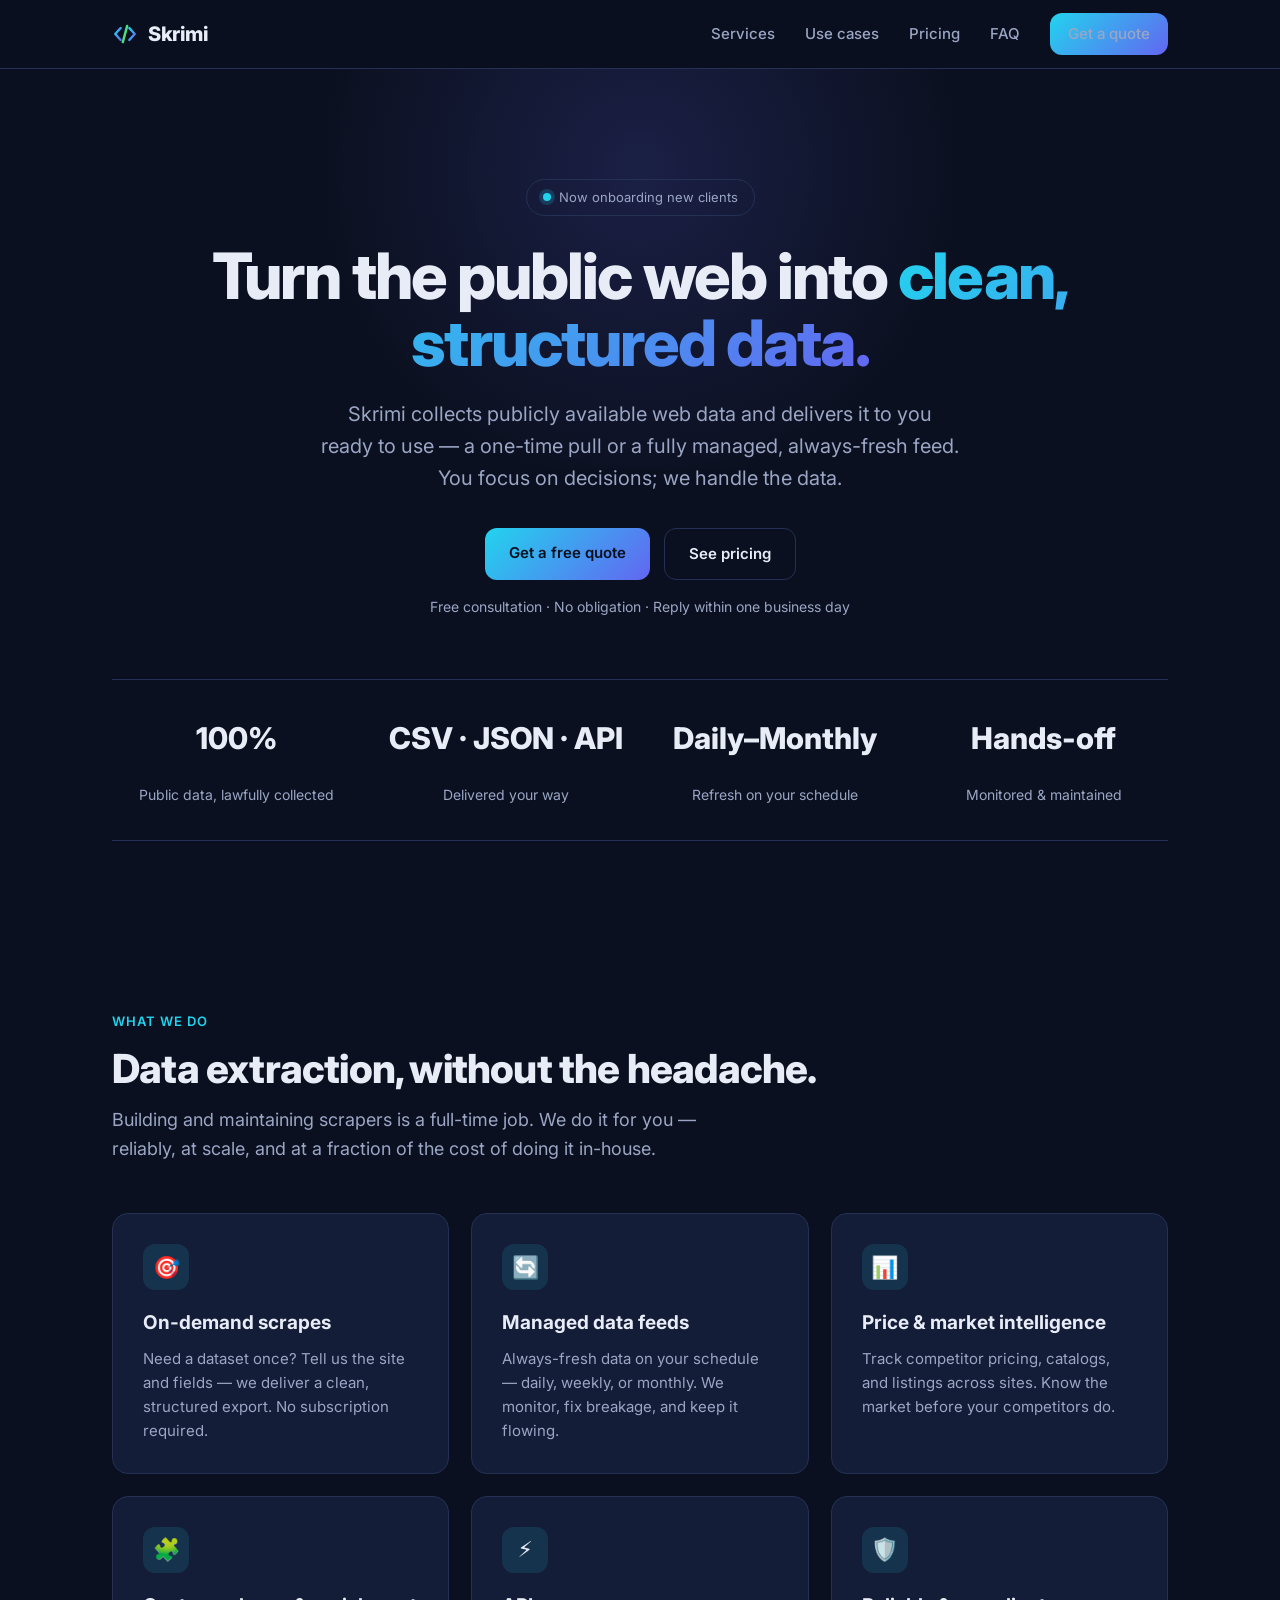
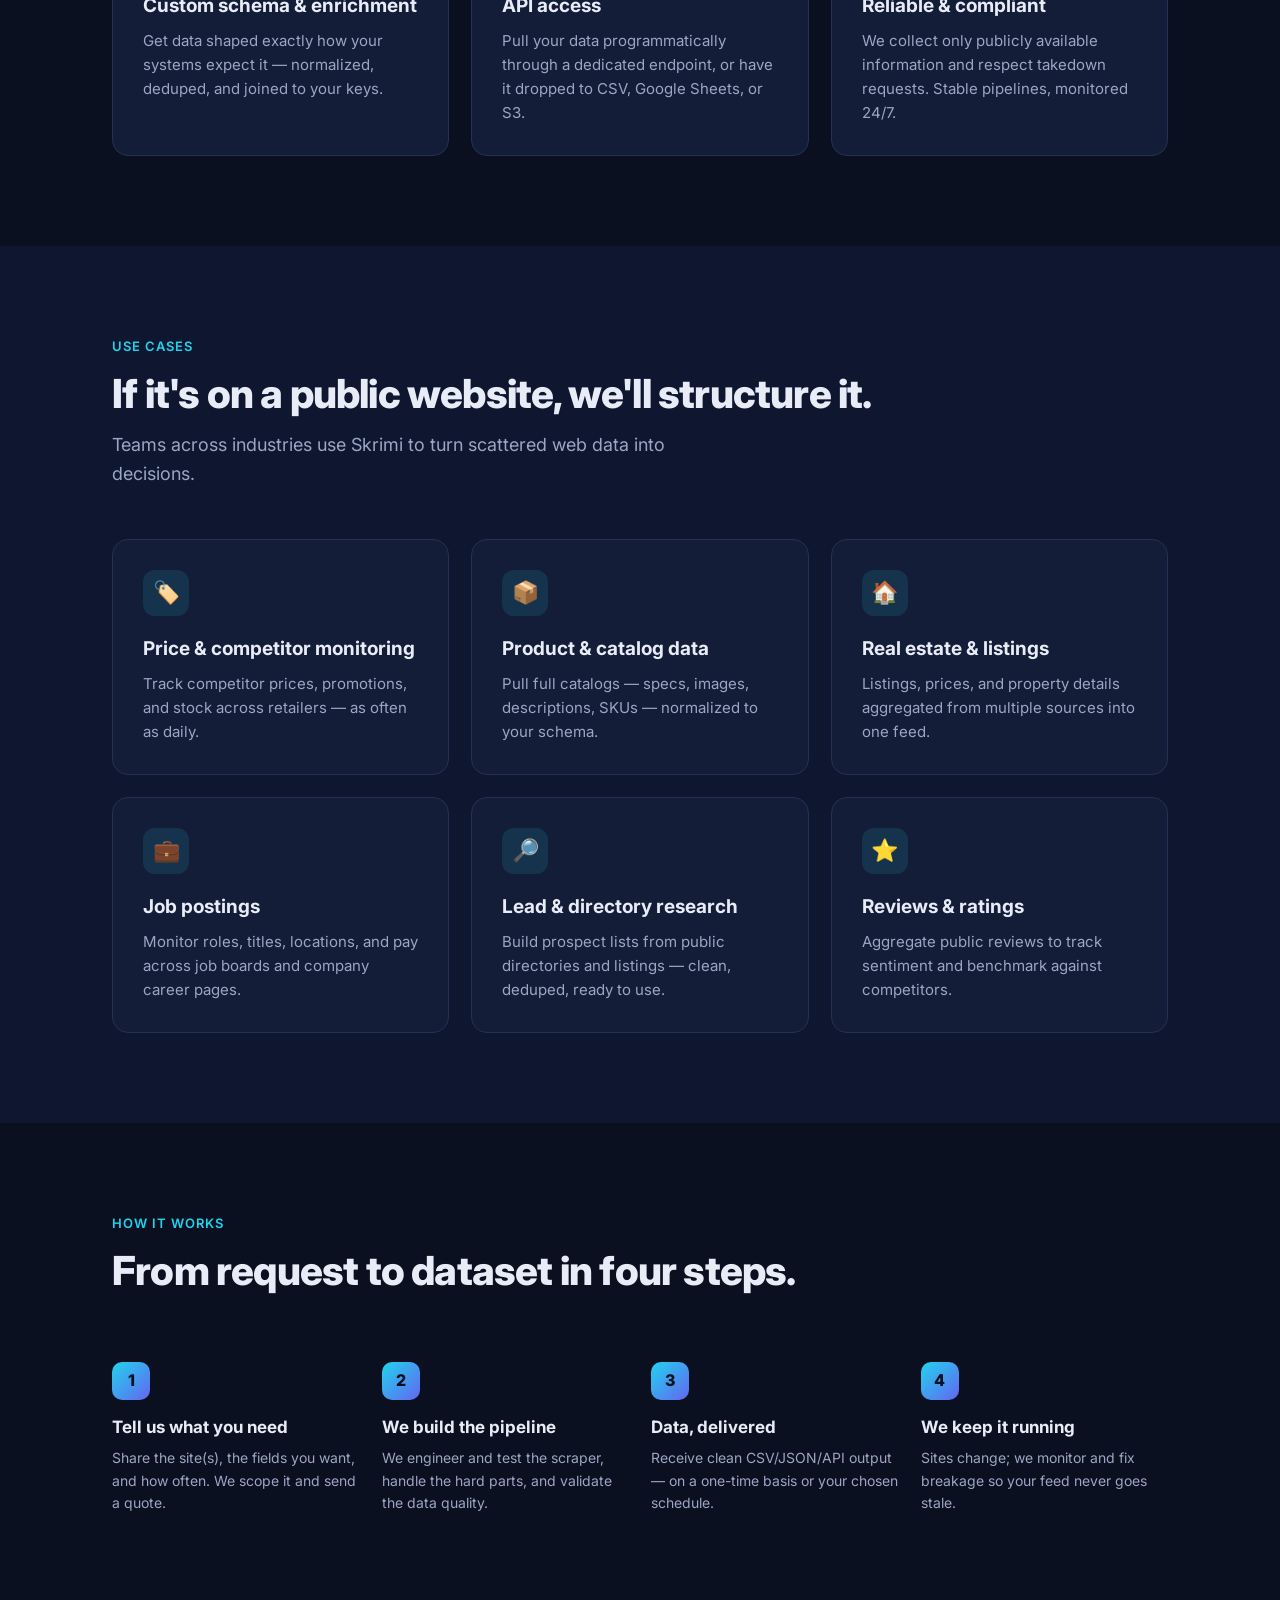
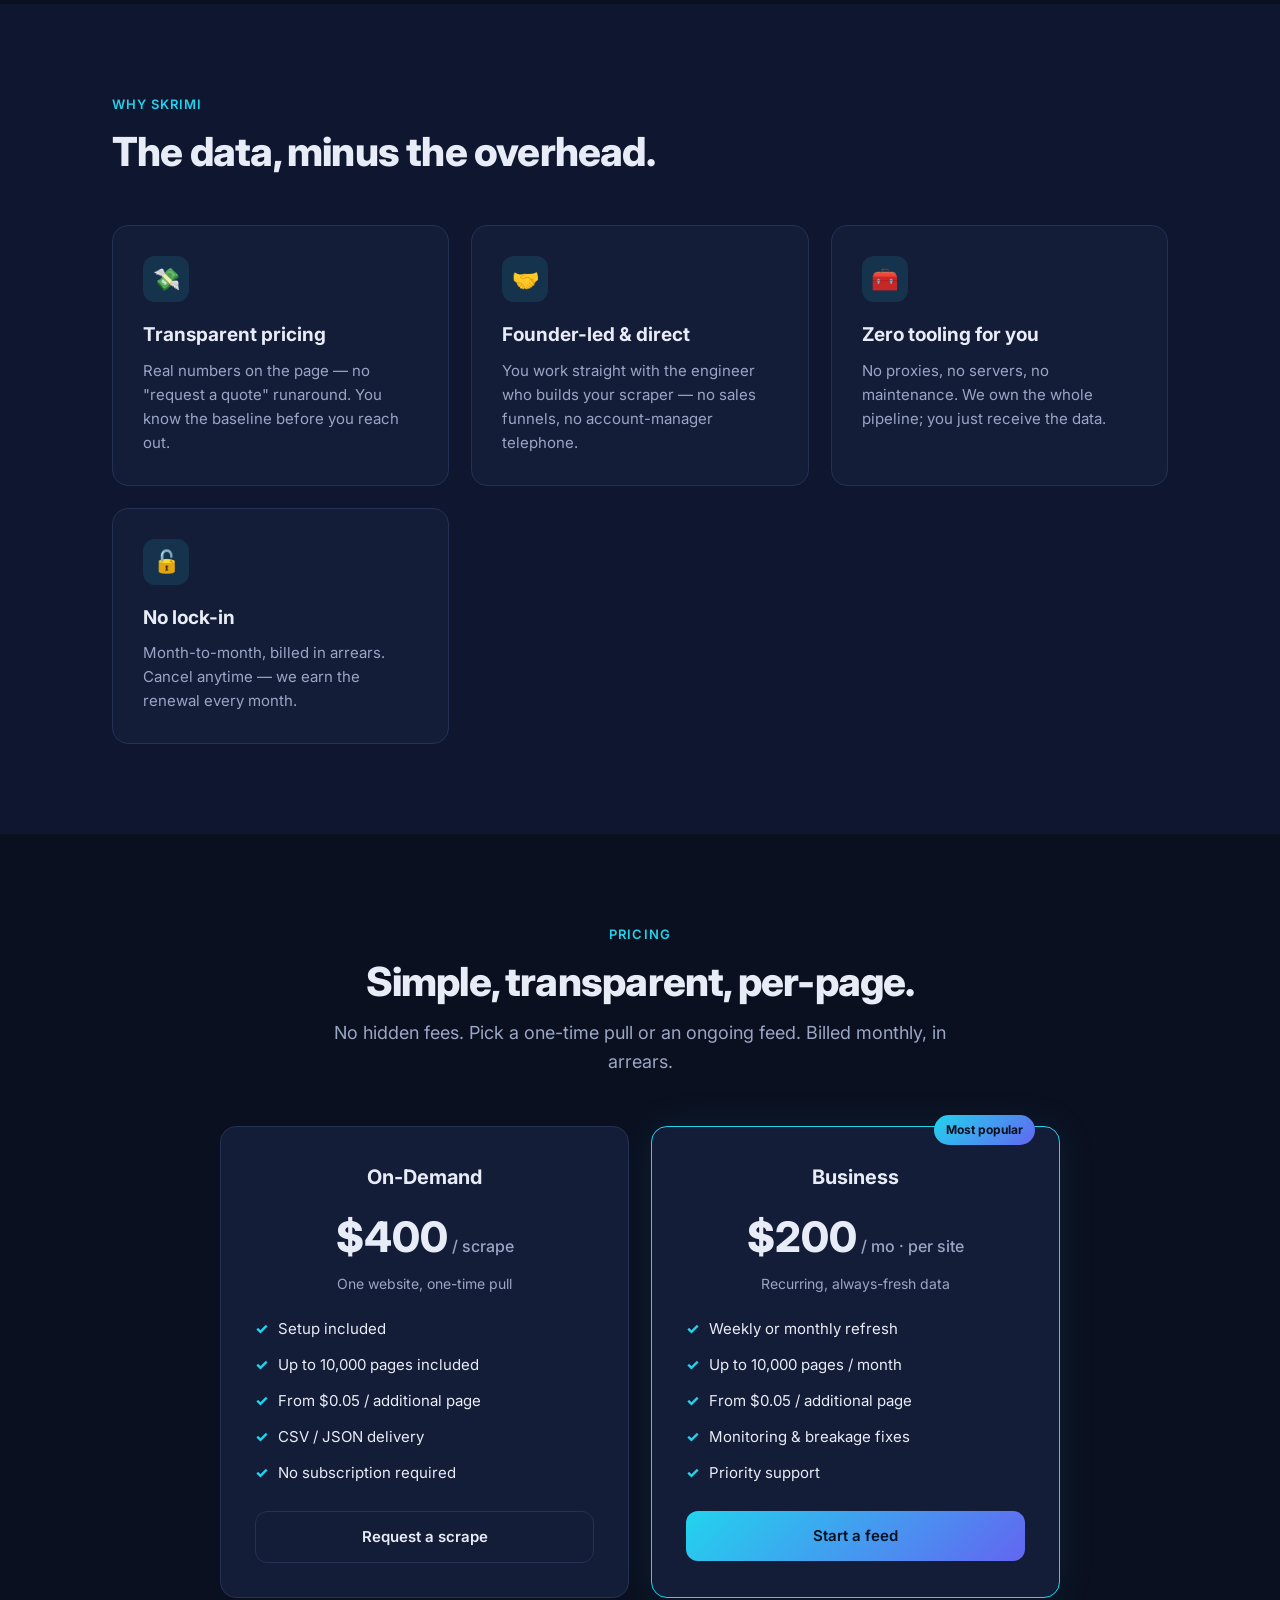
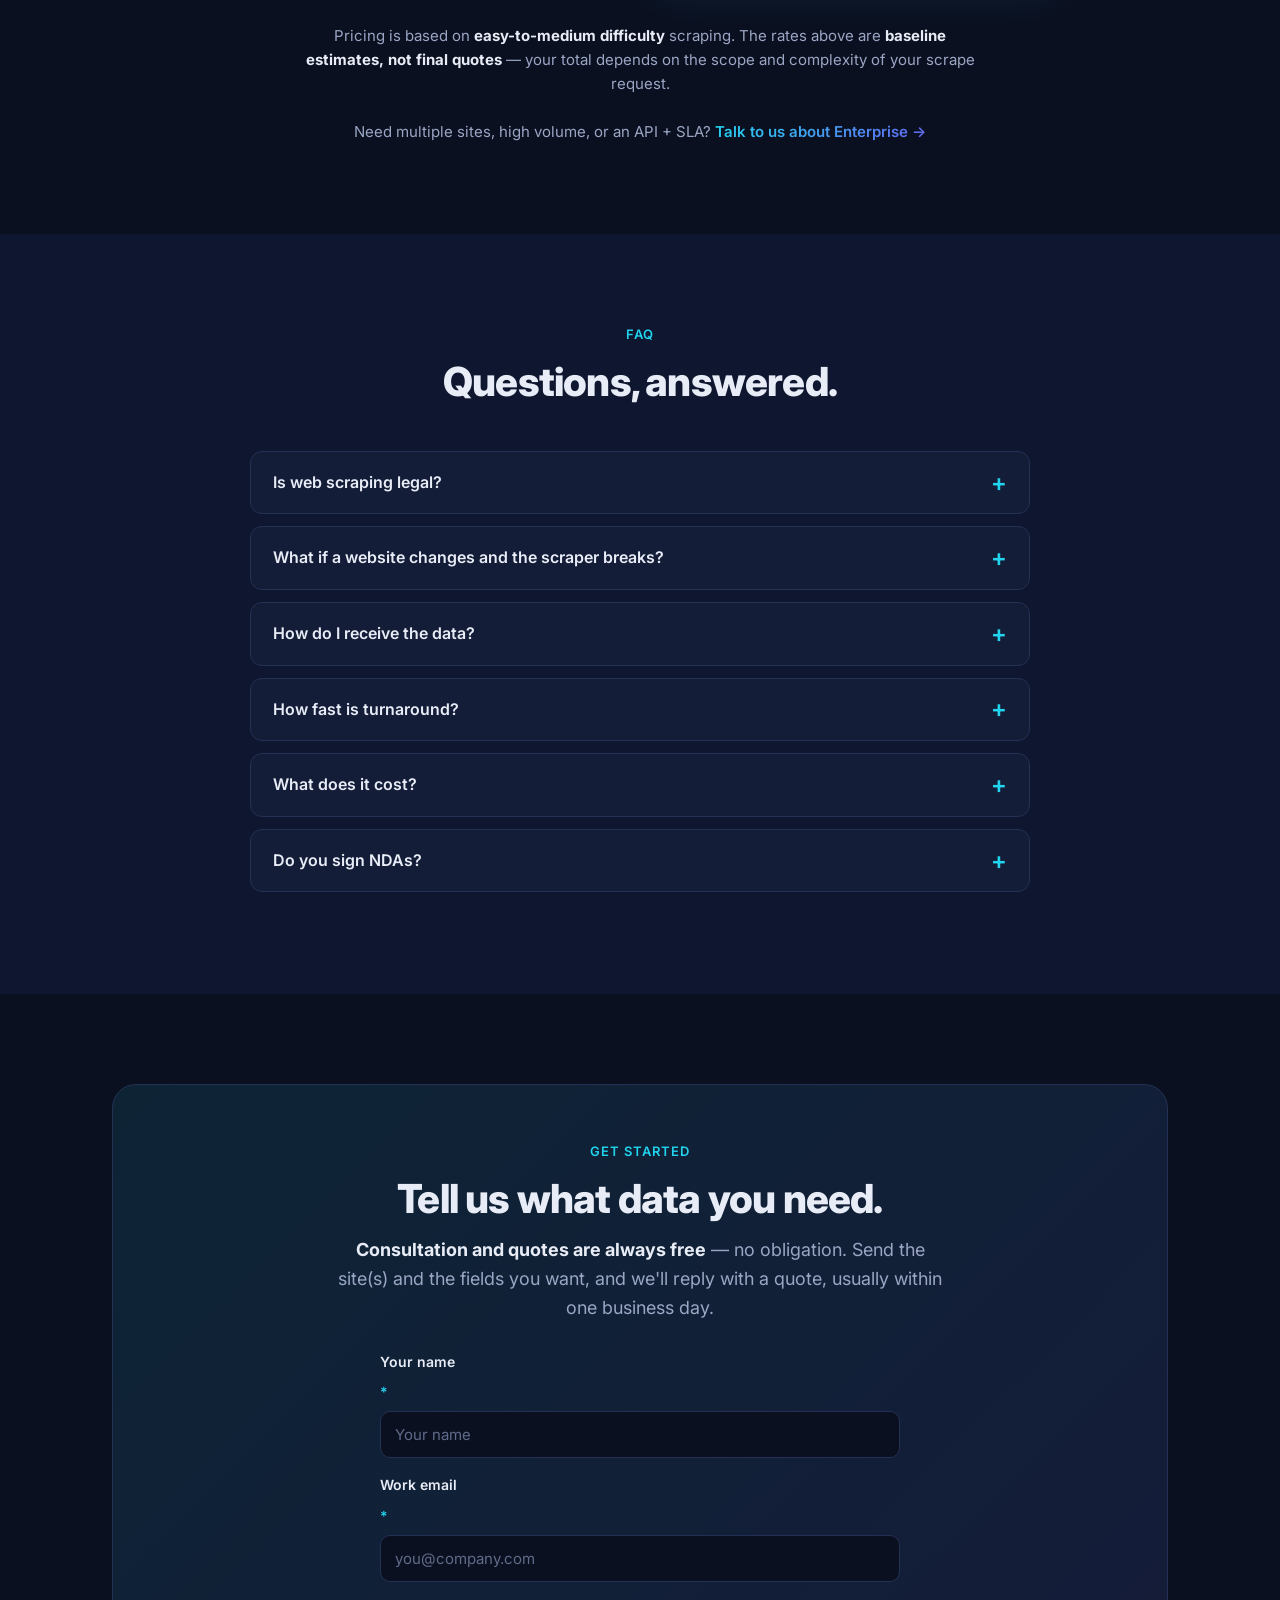
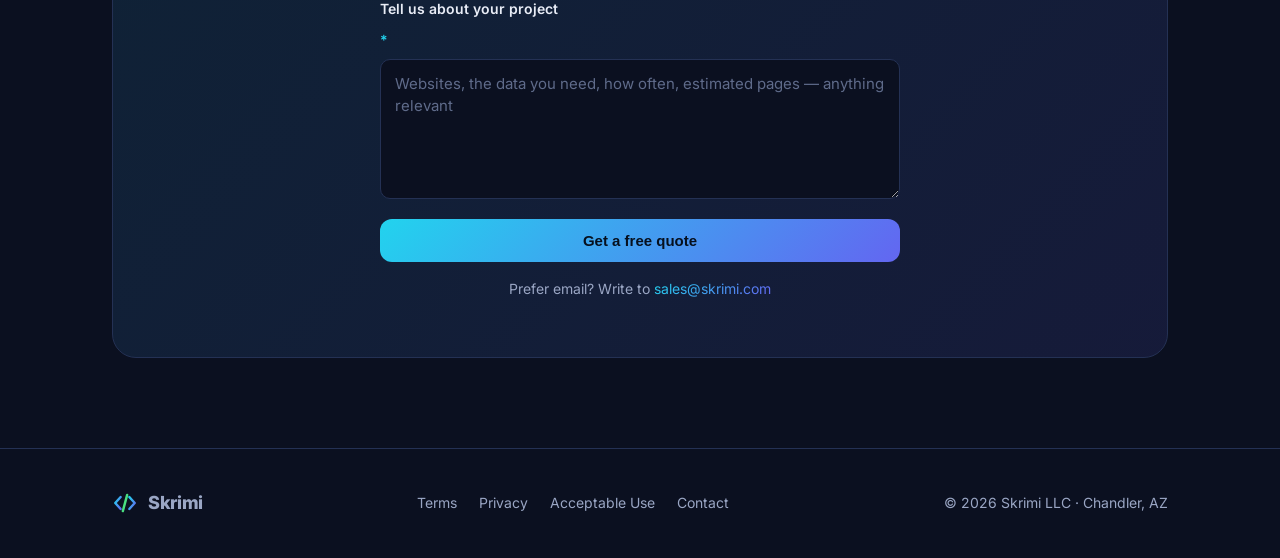
==== commit 513f7462: "Green middle bracket in logo" ====
--- a/index.html
+++ b/index.html
@@ -125,7 +125,7 @@
 <header>
   <div class="wrap">
     <nav>
-      <div class="logo"><svg class="dot" viewBox="0 0 48 48" aria-hidden="true"><g fill="none" stroke="url(#skg)" stroke-width="4.5" stroke-linecap="round" stroke-linejoin="round"><path d="M16 13 L6 24 L16 35"/><path d="M32 13 L42 24 L32 35"/><path d="M28 9 L20 39"/></g></svg>Skrimi</div>
+      <div class="logo"><svg class="dot" viewBox="0 0 48 48" aria-hidden="true"><g fill="none" stroke="url(#skg)" stroke-width="4.5" stroke-linecap="round" stroke-linejoin="round"><path d="M16 13 L6 24 L16 35"/><path d="M32 13 L42 24 L32 35"/><path d="M28 9 L20 39" stroke="#4ade80"/></g></svg>Skrimi</div>
       <div class="nav-links">
         <a href="#services">Services</a>
         <a href="#usecases">Use cases</a>
@@ -300,7 +300,7 @@
 
 <footer>
   <div class="wrap foot">
-    <div class="logo" style="font-size:18px"><svg class="dot" viewBox="0 0 48 48" aria-hidden="true"><g fill="none" stroke="url(#skg)" stroke-width="4.5" stroke-linecap="round" stroke-linejoin="round"><path d="M16 13 L6 24 L16 35"/><path d="M32 13 L42 24 L32 35"/><path d="M28 9 L20 39"/></g></svg>Skrimi</div>
+    <div class="logo" style="font-size:18px"><svg class="dot" viewBox="0 0 48 48" aria-hidden="true"><g fill="none" stroke="url(#skg)" stroke-width="4.5" stroke-linecap="round" stroke-linejoin="round"><path d="M16 13 L6 24 L16 35"/><path d="M32 13 L42 24 L32 35"/><path d="M28 9 L20 39" stroke="#4ade80"/></g></svg>Skrimi</div>
     <div style="display:flex;gap:22px;flex-wrap:wrap">
       <a href="terms.html">Terms</a>
       <a href="privacy.html">Privacy</a>
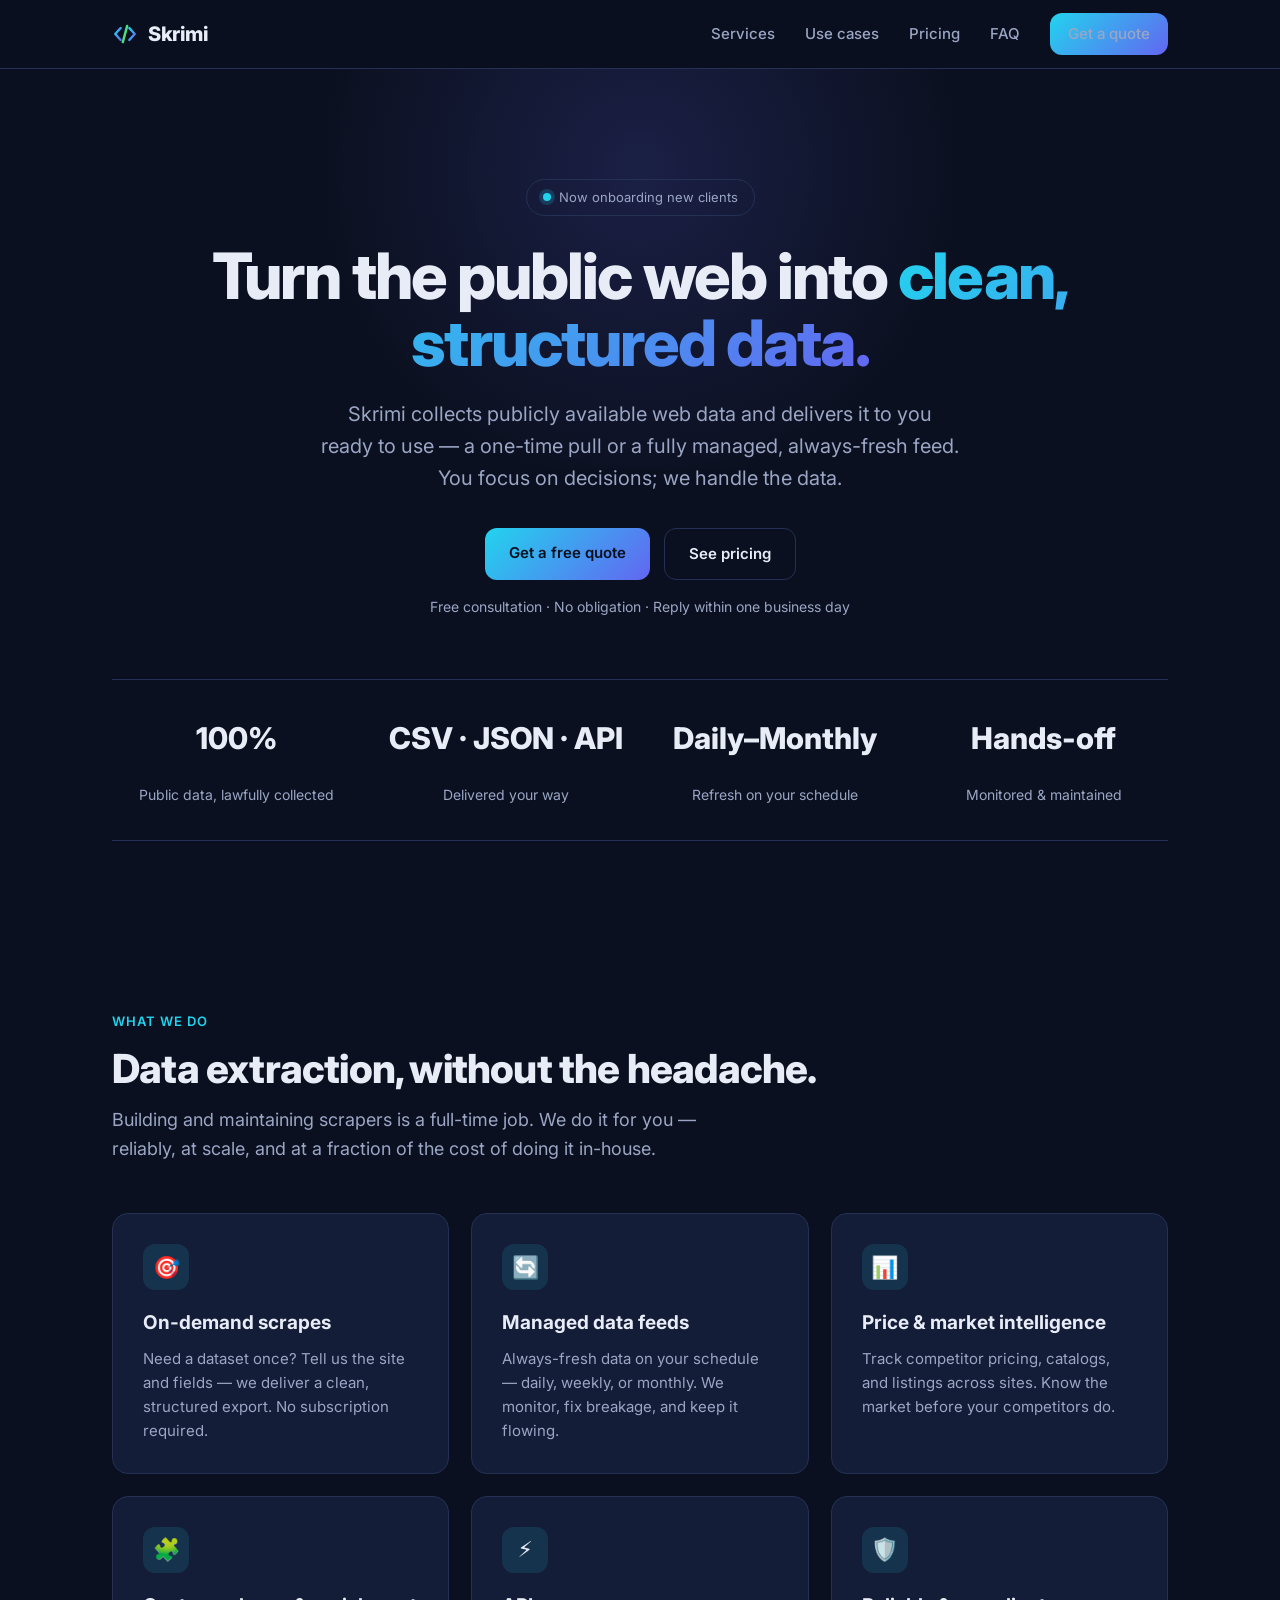
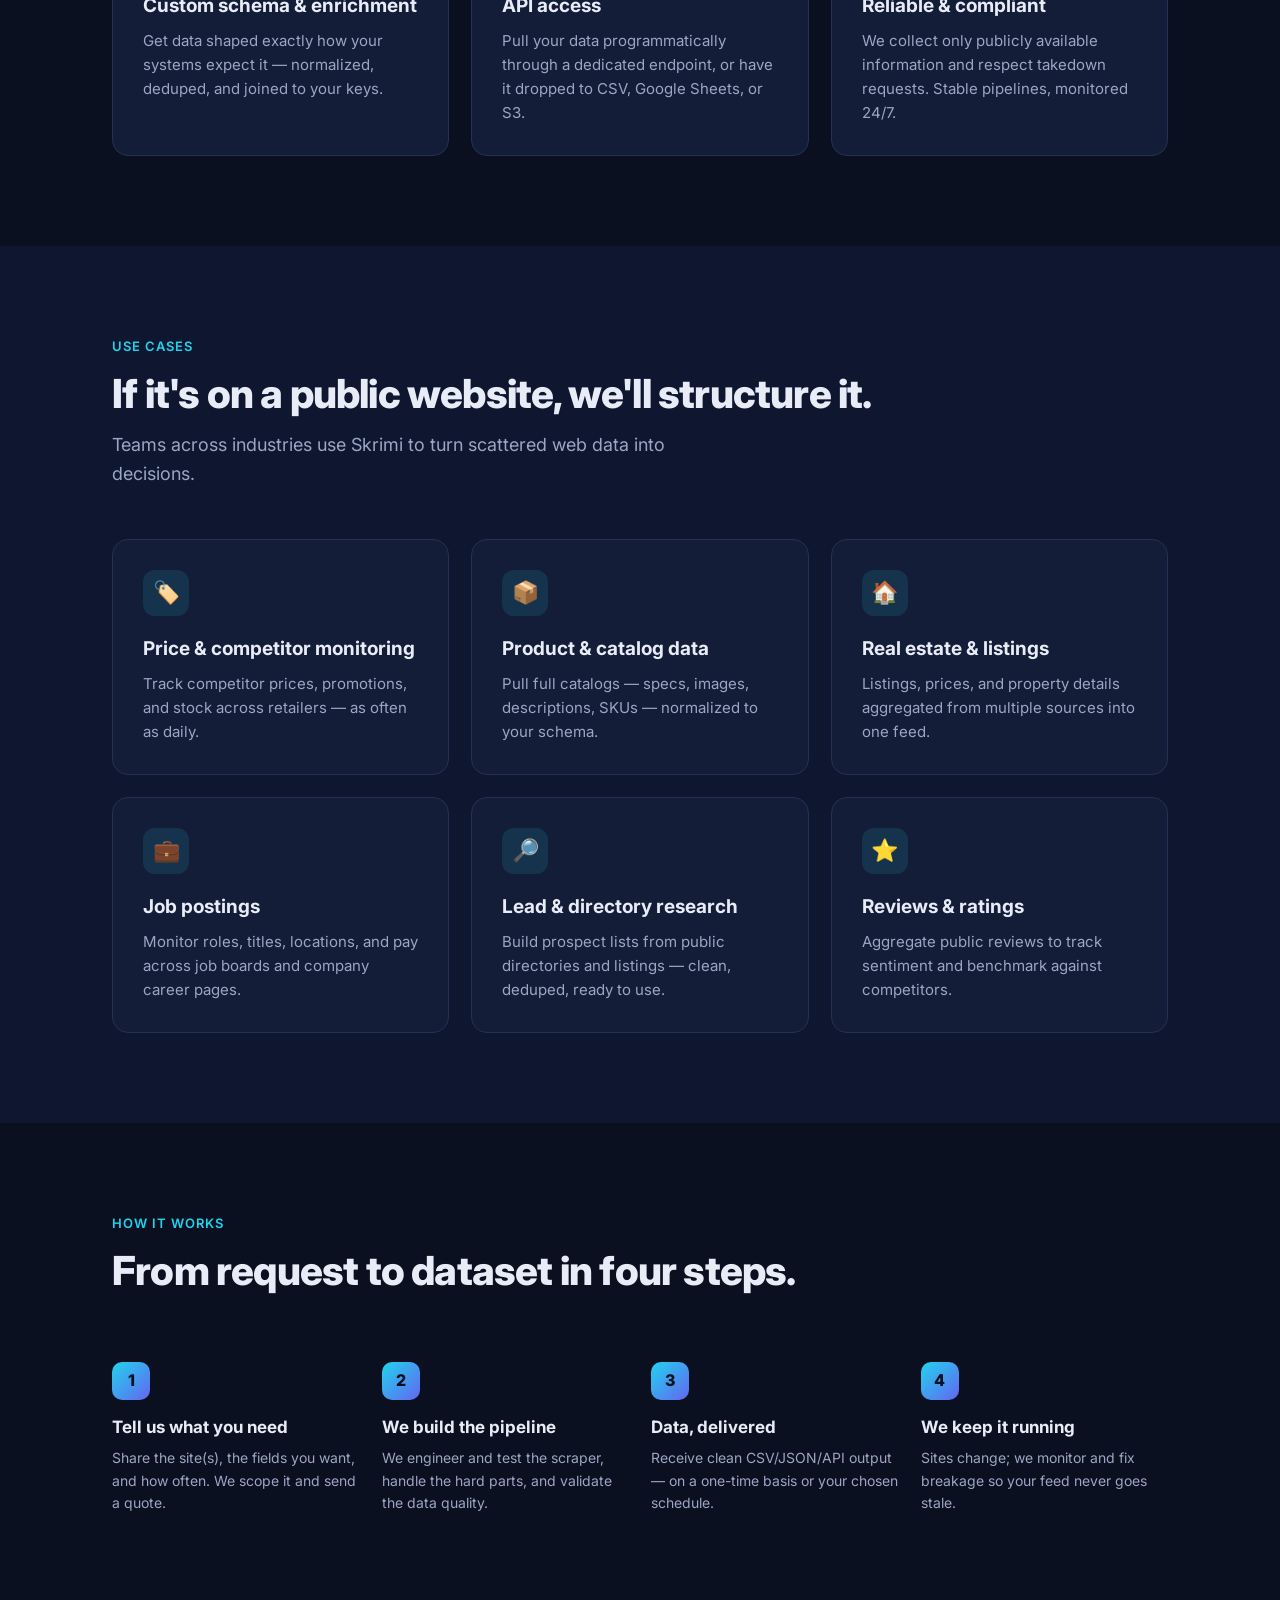
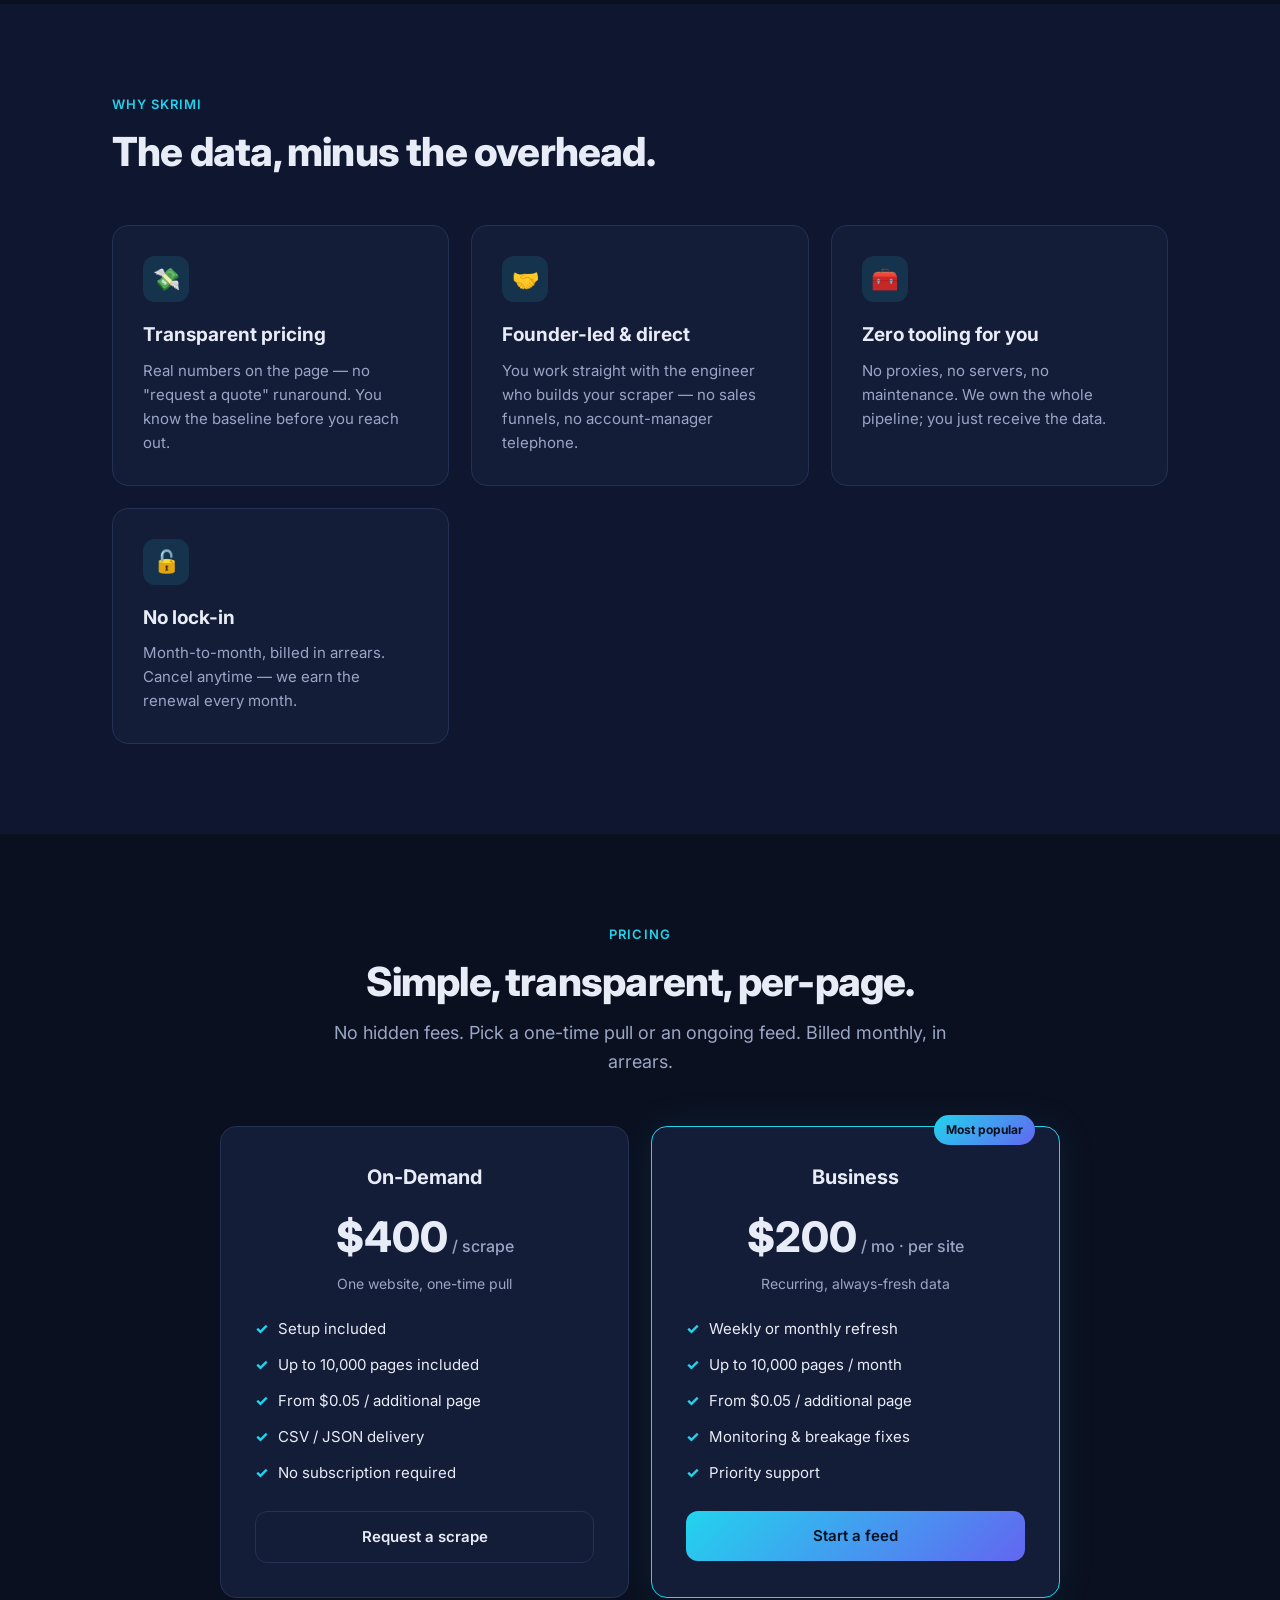
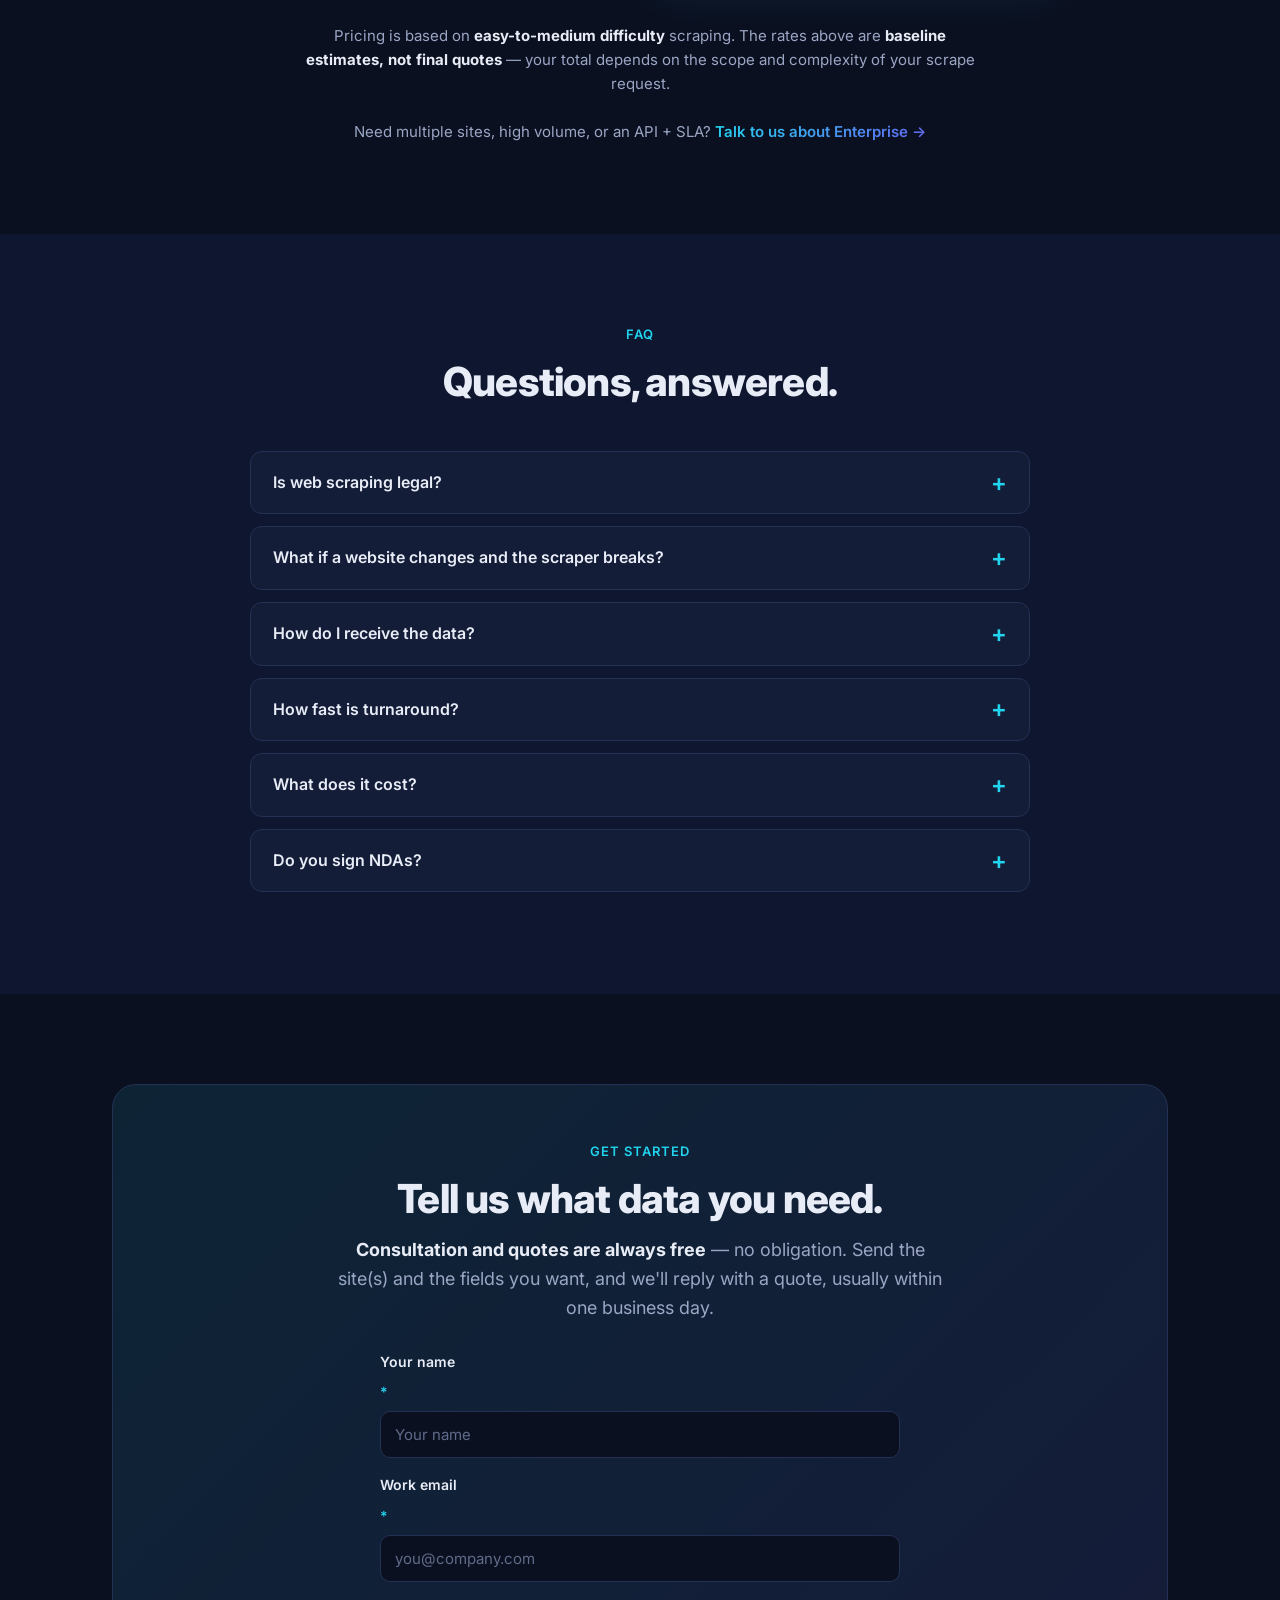
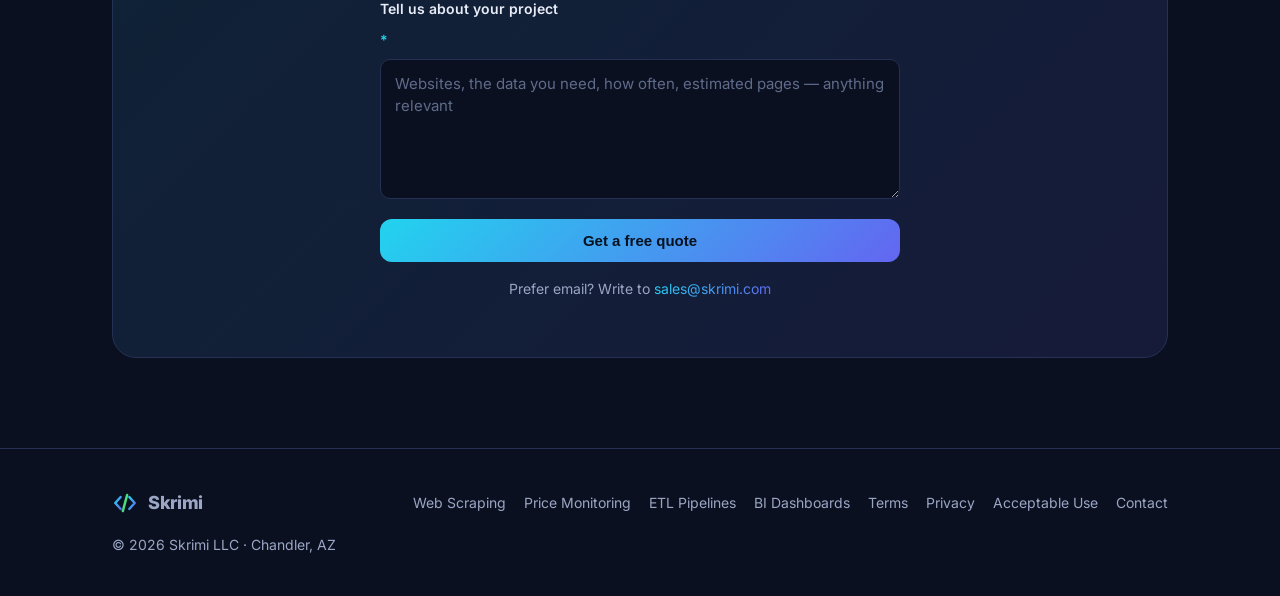
==== commit 93284537: "Add SEO service landing pages + sitemap" ====
--- a/index.html
+++ b/index.html
@@ -3,9 +3,23 @@
 <head>
 <meta charset="UTF-8" />
 <meta name="viewport" content="width=device-width, initial-scale=1.0" />
-<title>Skrimi — Web Data, Delivered</title>
+<title>Skrimi — Web Data Extraction, ETL &amp; BI Services</title>
 <link rel="icon" type="image/svg+xml" href="favicon.svg" />
-<meta name="description" content="Skrimi turns the public web into clean, structured data — on-demand scrapes or fully managed data feeds. Reliable, affordable, ready when you are." />
+<meta name="description" content="Skrimi turns the public web into clean, structured data — web scraping, data extraction, ETL pipelines, BI dashboards, and workflow automation. On-demand or managed feeds." />
+<link rel="canonical" href="https://skrimi.com/" />
+<meta property="og:type" content="website" />
+<meta property="og:site_name" content="Skrimi" />
+<meta property="og:title" content="Skrimi — Web Data Extraction, ETL &amp; BI Services" />
+<meta property="og:description" content="Turn the public web into clean, structured data — scrapes, managed feeds, ETL, BI dashboards, and automation." />
+<meta property="og:url" content="https://skrimi.com/" />
+<meta property="og:image" content="https://skrimi.com/og-image.png" />
+<meta name="twitter:card" content="summary_large_image" />
+<meta name="twitter:title" content="Skrimi — Web Data Extraction, ETL &amp; BI Services" />
+<meta name="twitter:description" content="Turn the public web into clean, structured data — scrapes, feeds, ETL, BI, automation." />
+<meta name="twitter:image" content="https://skrimi.com/og-image.png" />
+<script type="application/ld+json">
+{"@context":"https://schema.org","@type":"ProfessionalService","name":"Skrimi","url":"https://skrimi.com","logo":"https://skrimi.com/favicon.svg","image":"https://skrimi.com/og-image.png","description":"Skrimi turns the public web into clean, structured data — on-demand scrapes, managed data feeds, ETL pipelines, BI dashboards, and workflow automation.","email":"sales@skrimi.com","areaServed":"US","address":{"@type":"PostalAddress","addressLocality":"Chandler","addressRegion":"AZ","addressCountry":"US"},"sameAs":["https://www.linkedin.com/company/skrimi"],"knowsAbout":["Web scraping","Data extraction","ETL","Business intelligence","Data analytics","Workflow automation"]}
+</script>
 <link rel="preconnect" href="https://fonts.googleapis.com" />
 <link rel="preconnect" href="https://fonts.gstatic.com" crossorigin />
 <link href="https://fonts.googleapis.com/css2?family=Inter:wght@400;500;600;700;800&display=swap" rel="stylesheet" />
@@ -301,7 +315,11 @@
 <footer>
   <div class="wrap foot">
     <div class="logo" style="font-size:18px"><svg class="dot" viewBox="0 0 48 48" aria-hidden="true"><g fill="none" stroke="url(#skg)" stroke-width="4.5" stroke-linecap="round" stroke-linejoin="round"><path d="M16 13 L6 24 L16 35"/><path d="M32 13 L42 24 L32 35"/><path d="M28 9 L20 39" stroke="#4ade80"/></g></svg>Skrimi</div>
-    <div style="display:flex;gap:22px;flex-wrap:wrap">
+    <div style="display:flex;gap:18px;flex-wrap:wrap;justify-content:center">
+      <a href="web-scraping-service.html">Web Scraping</a>
+      <a href="price-monitoring.html">Price Monitoring</a>
+      <a href="etl-data-pipelines.html">ETL Pipelines</a>
+      <a href="bi-dashboards.html">BI Dashboards</a>
       <a href="terms.html">Terms</a>
       <a href="privacy.html">Privacy</a>
       <a href="acceptable-use.html">Acceptable Use</a>
